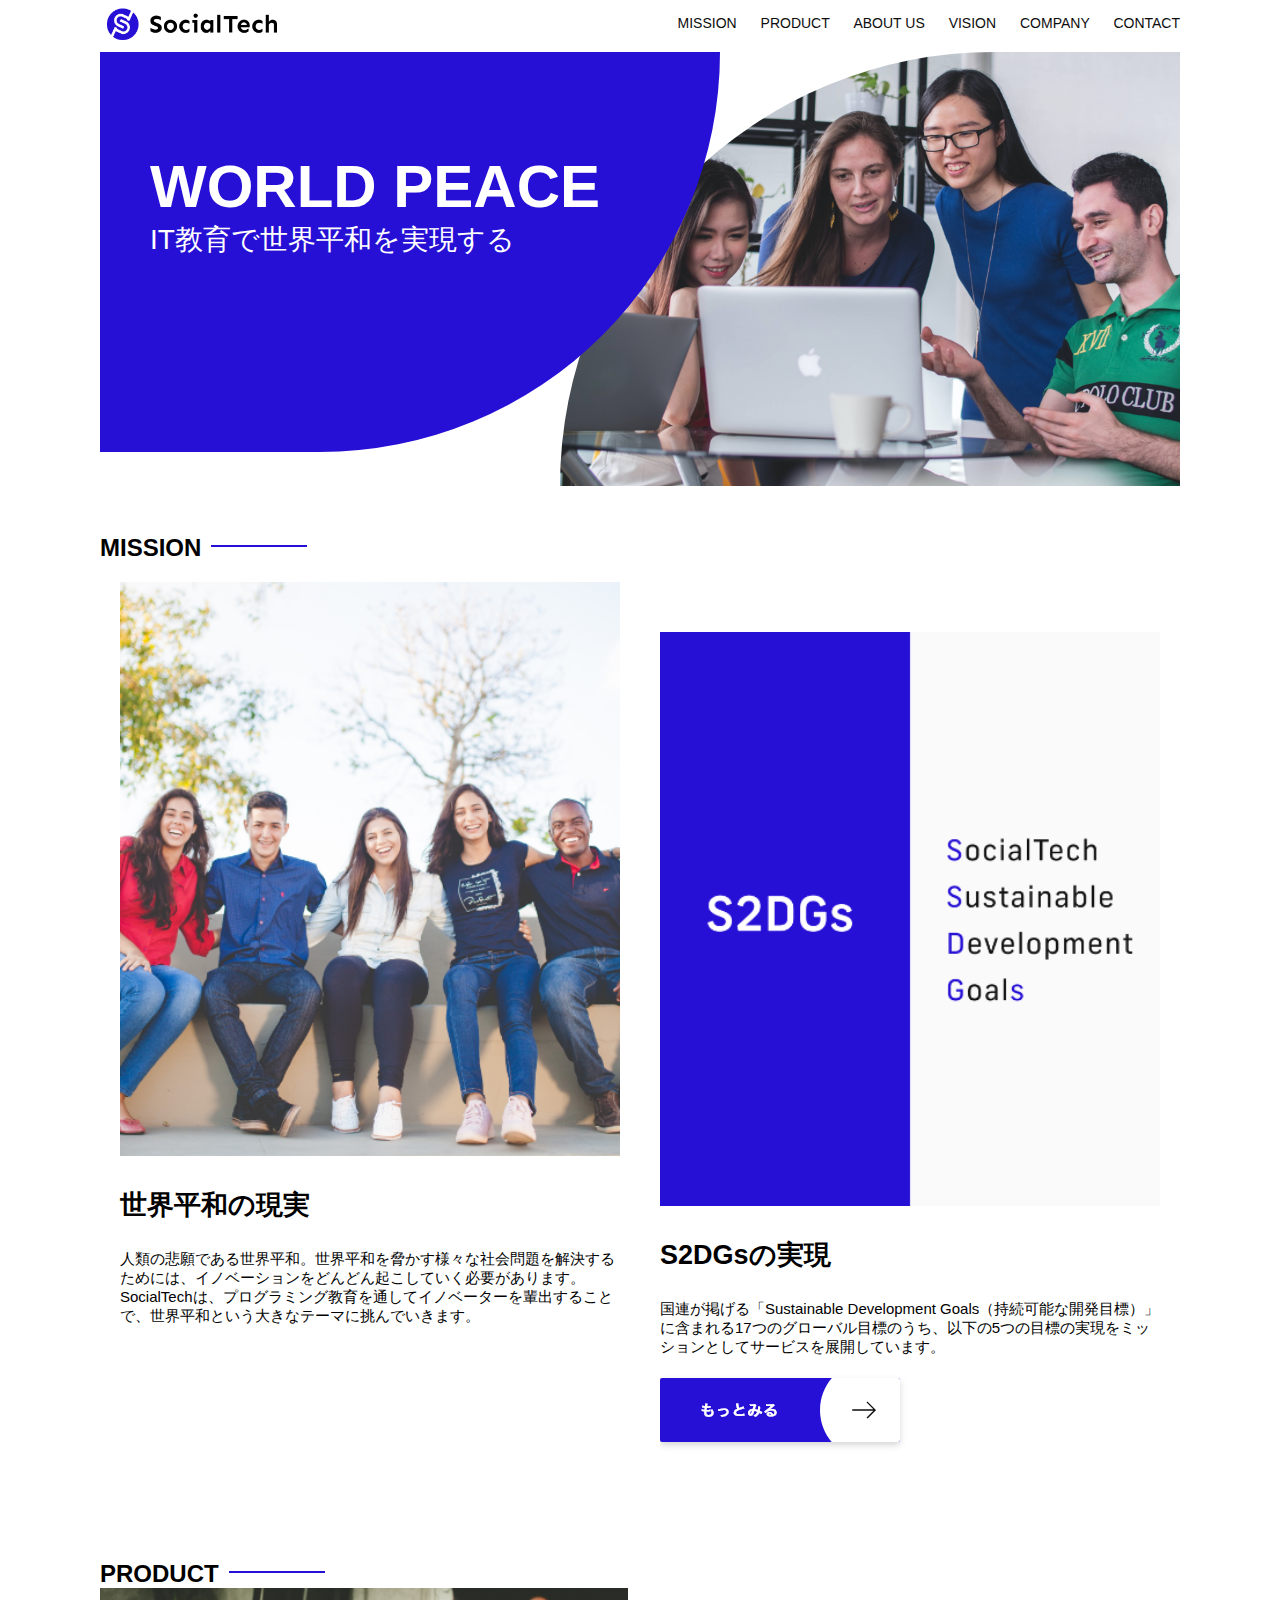
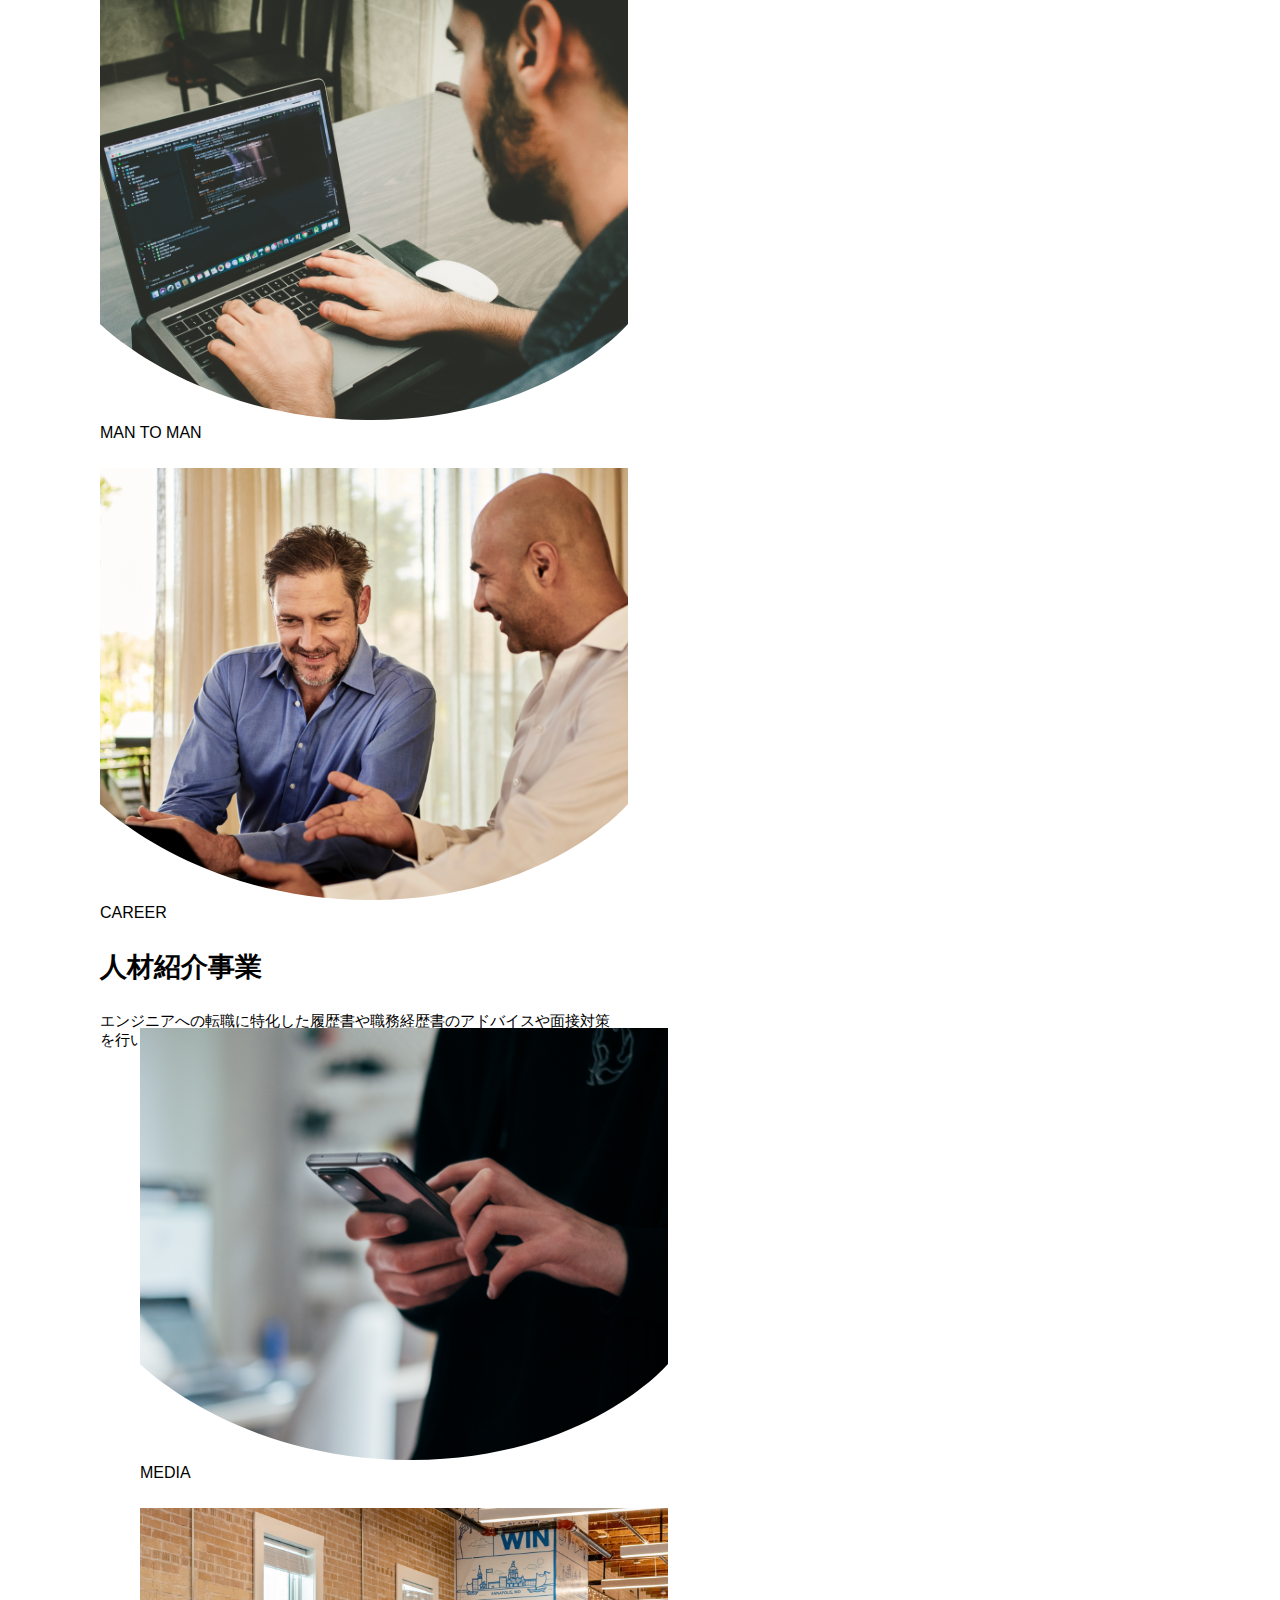
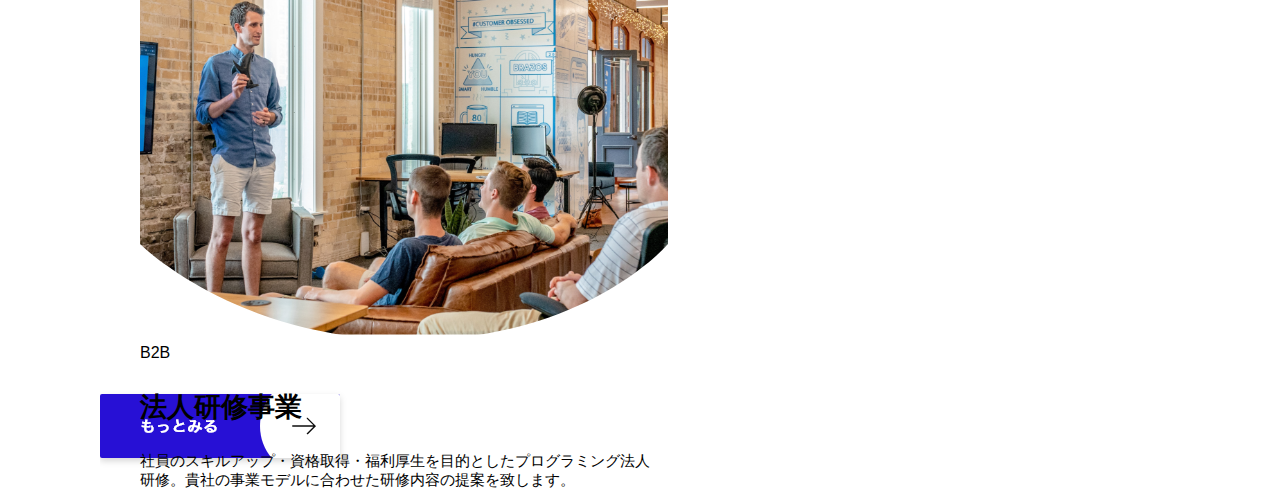
==== socialtech/index.html @ 6b9dbf83 "Add files via upload" ====
<!DOCTYPE html>
<html>
  <head>
    <title>SocialTech</title>
    <meta charset="UTF-8">
    <meta name="description" content="SocialTechはEdTech業界のリーディングカンパニーを目指します。">
    <meta name="viewport" content="width=device-width,initial-scale=1.0">
    <link rel="stylesheet" href="style.css">
    </head>
  <body>
    <header>
      <a href="index.html" id="logo"><img src="images/logo.png" alt="トップページに戻る"></a>
      <nav id="nav-pc">
        <a href="mission.html">MISSION</a>
        <a href="product.html">PRODUCT</a>
        <a href="index.html#aboutus">ABOUT US</a>
        <a href="index.html#vision">VISION</a>
        <a href="index.html#company">COMPANY</a>
        <a href="index.html#contact">CONTACT</a>
      </nav>
    </header>
      <main>
        <article>
          <section id="main-visual">
            <div id="main-message">
              <h1>WORLD PEACE</h1>
              <p>IT教育で世界平和を実現する</p>
            </div>
            <img src="images/index/index-main.png" alt="PCの周りに集まる多国籍の仲間たち">
          </section>
          <section id="mission">
            <h2 class="index-h2">MISSION</h2>
            <div id="mission-flex">
              <div>
                <img id="mission-photo" src="images/index/index-mission.png" alt="屋外のベンチで写真を撮影する多国籍の仲間たち">
                <h3>世界平和の現実</h3>
                <p>
                  人類の悲願である世界平和。世界平和を脅かす様々な社会問題を解決するためには、イノベーションをどんどん起こしていく必要があります。SocialTechは、プログラミング教育を通してイノベーターを輩出することで、世界平和という大きなテーマに挑んでいきます。
                </p>
              </div>
              <div>
                <img id="s2dgs" src="images/index/s2dgs.png" alt="S2DGs">
                <h3>S2DGsの実現</h3>
                <p>国連が掲げる「Sustainable Development Goals（持続可能な開発目標）」に含まれる17つのグローバル目標のうち、以下の5つの目標の実現をミッションとしてサービスを展開しています。</p>
                <a href="mission.html">
                  <img src="images/button-more.png" alt="もっとみる">
                </a>
              </div>
            </div>
          </section>
          <section>
            <h2 class="index-12">PRODUCT</h2>
            <div>
              <div id="product-left">
                <div>
                  <img class="product-photo" src="images/index/index-mantoman.png" alt="PCでコードを書く男性">
                  <div class="product-explain">
                    <span>MAN TO MAN</span>
                    <h3>プログラミング教育</h3>
                    <p>2013年より日本で唯一の専属講師によるマンツーマンのプログラミングレッスンを開始。AI/人工知能やウェブデザインの学習も可能です。</p>
                  </div>
                </div>
                <div>
                  <img class="product-photo" src="images/index/index-career.png" alt="笑顔で話し合う2人の男性">
                  <div class="product-explain">
                    <span>CAREER</span>
                    <h3>人材紹介事業</h3>
                    <p>エンジニアへの転職に特化した履歴書や職務経歴書のアドバイスや面接対策を行い、豊富な求人の中から最適なキャリア選択を支援します。</p>
                  </div>
                </div>
              </div>
              <div id="product-right">
                <div>
                  <img class="product-photo" src="images/index/index-media.png" alt="スマートフォンを操作する人">
                  <div class="product-explain">
                    <span>MEDIA</span>
                    <h3>プログラミング学習メディア</h3>
                    <p>月間200万人に読まれる日本最大級のプログラミング学習サイト「SocialTech Blog」やYouTubeチャンネルにて学習情報を発信しています。</p>
                  </div>
                </div>
                <div>
                  <img class="product-photo" src="images/index/index-b2b.png" alt="講演中の男性とそれを聴く人々">
                  <div class="product-explain">
                    <span>B2B</span>
                    <h3>法人研修事業</h3>
                    <p>社員のスキルアップ・資格取得・福利厚生を目的としたプログラミング法人研修。貴社の事業モデルに合わせた研修内容の提案を致します。</p>
                  </div>
                </div>
              </div>
            </div>
            <div>
              <a id="product-more" href="product.html">
                <img src="images/button-more.png" alt="もっとみる">
              </a>
            </div>
              </div>
            </div>
          </section>
        </article>
      </main>
  </body>
</html>
---- socialtech/style.css ----
body {
  font-family: "Source Sans Pro","Hiragino Kaku Gothic ProN", Meiryo, Arial, sans-serif;
  max-width: 1080px;
  min-width: 960px;
  margin: 0 auto 0 auto;
}

p {
  font-size: 15px;
}

header {
  display: flex;
  justify-content: space-between;
}
#nav-pc {
  font-size: 14px;
  padding-top: 15px;
}
#nav-pc > a {
  text-decoration: none;
  margin-left: 20px;
}
#nav-pc > a:link {
  color: #0d0d0d;
}
#nav-pc > a:visited {
  color: #0d0d0d;
}
#nav-pc > a:hover {
  color: #0d0d0d;
  text-decoration: underline;
}
#nav-pc > a:active {
  color: #0d0d0d;
}

#main-visual {
  position: relative;
  height: 400px;
}
#main-message {
  position: absolute;
  top: 0;
  left: 0;
  background-color: #2710d5;
  color: #ffffff;
  border-radius: 0 0 476px 0;
  max-width: 620px;
  height: 100%;
  width: 100%;
  z-index: 11;
}
#main-message > h1 {
  font-size: 60px;
  font-weight: bold;
  margin: 100px 0 0 50px;
}
#main-message > p { 
  font-size: 28px;
  margin: 0 0 0 50px;
}
#main-visual > img {
  max-width: 620px;
  border-radius: 476px 0 0 0;
  position: absolute;
  top: 0;
  right: 0;
  z-index: 10;
}

h2 {
  margin: 40px 0 0 0;
}
h2::after {
  content: url("images/line.png");
  margin-left: 10px;
}
h3 {
  font-size: 27px;
}
#mission {
  margin: 80px auto 80px auto;
  width: 100%;
}
#mission-flex {
  width: 100%;
  display: flex;
}
#mission-flex > div {
  width: 50%;
  margin: 20px;
}
#mission-photo {
  width: 100%;
}
#s2dgs {
  margin-top: 50px;
  width: 100%;
}

 /* プロダクト */
 #product {
  background-color: #fafafa;
  margin: 80px 0 80px 0;
  padding: 10px 40px 0px 40px;
}

/* 外枠 */
#product > div {
  margin-top: 40px;
  display: flex;
}

/* 左のカラム */
#product-left {
  width: 50%;
  margin-right: 20px;
}

/* 右のカラム */
#product-right {
  width: 50%;
  margin-left: 20px;
  margin-top: 80px;
}

/* 画像＋説明の枠 */
#product-left > div {
  position: relative;
  height: 480px;
  margin-right: 20px;
}
#product-right > div {
  position: relative;
  height: 480px;
  margin-left: 20px;
}
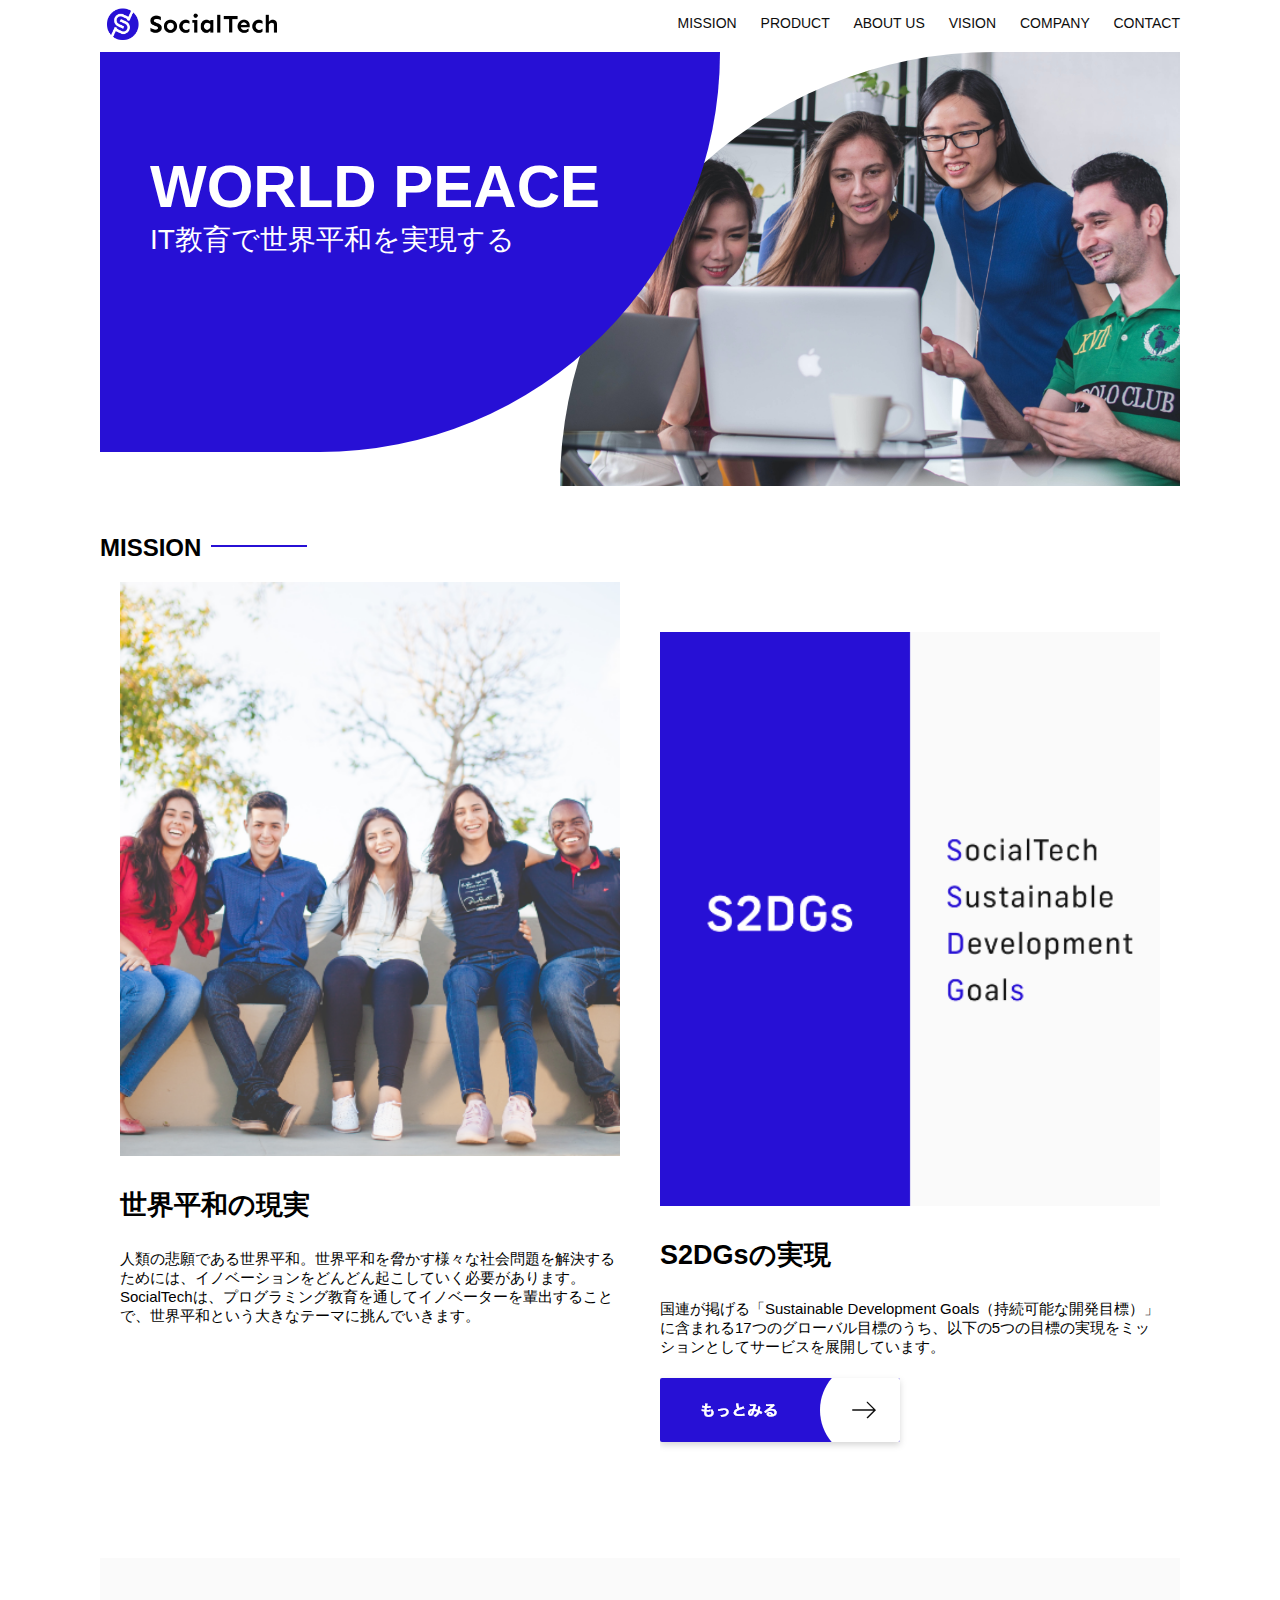
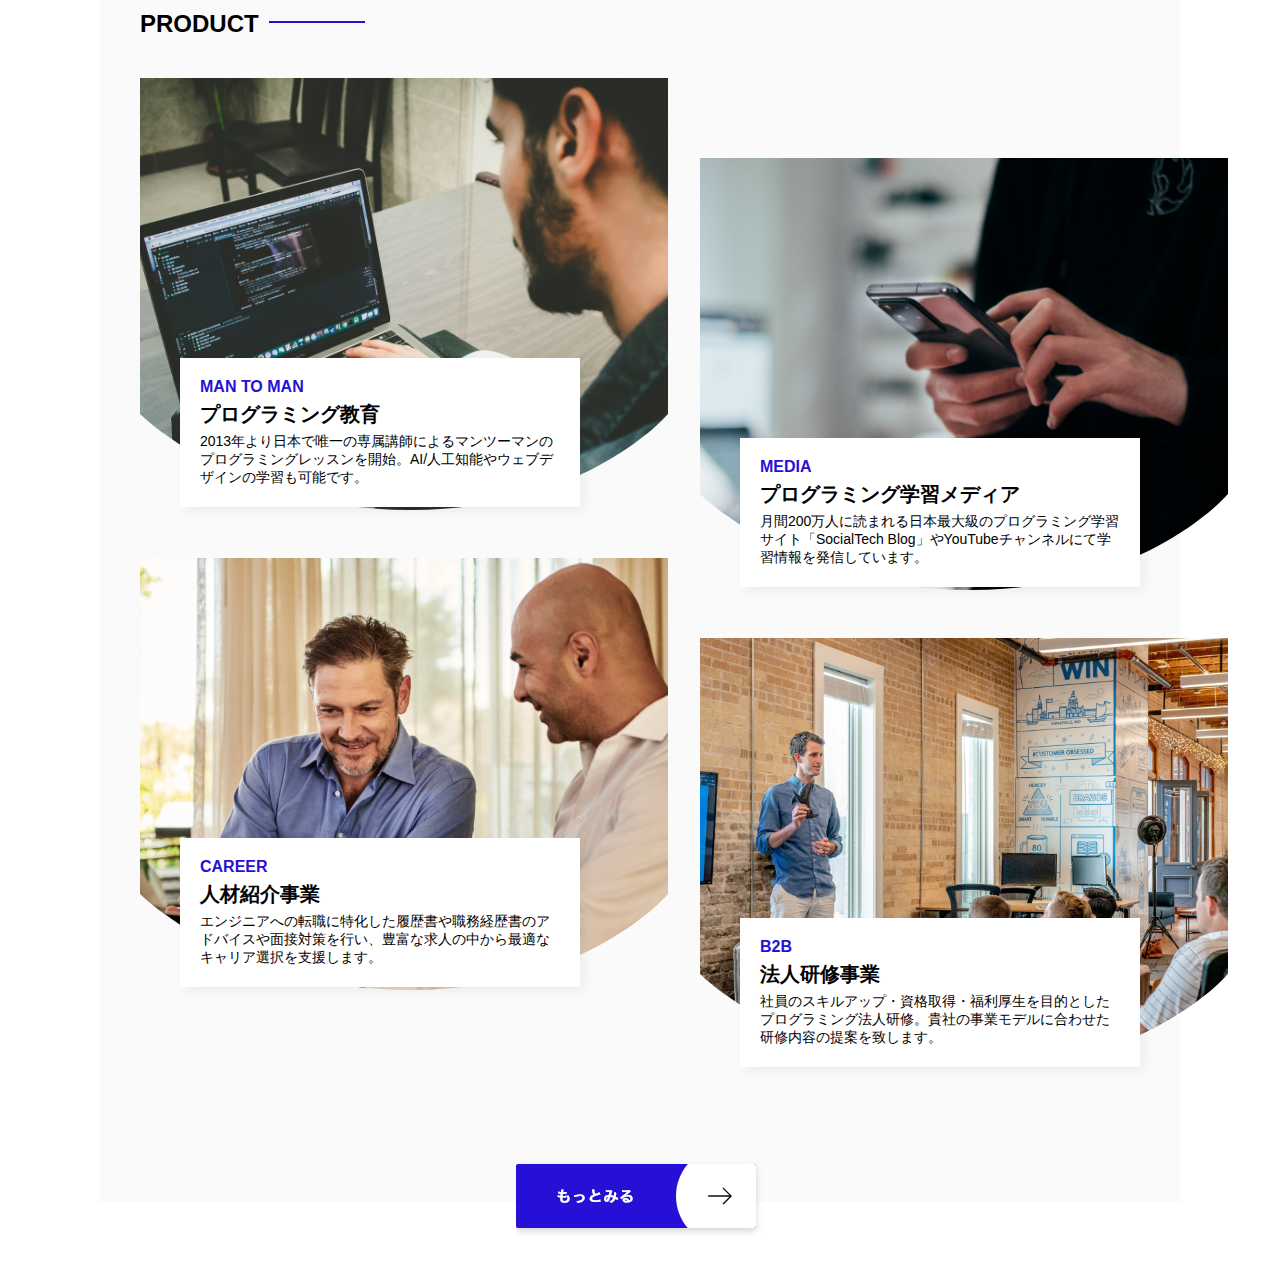
==== commit 72c3890d: "Add files via upload" ====
--- a/socialtech/index.html
+++ b/socialtech/index.html
@@ -48,26 +48,26 @@
               </div>
             </div>
           </section>
-          <section>
-            <h2 class="index-12">PRODUCT</h2>
+          <section id="product">
+            <h2 class="index-h2">PRODUCT</h2>
             <div>
               <div id="product-left">
-                <div>
-                  <img class="product-photo" src="images/index/index-mantoman.png" alt="PCでコードを書く男性">
-                  <div class="product-explain">
-                    <span>MAN TO MAN</span>
-                    <h3>プログラミング教育</h3>
-                    <p>2013年より日本で唯一の専属講師によるマンツーマンのプログラミングレッスンを開始。AI/人工知能やウェブデザインの学習も可能です。</p>
+                  <div>
+                    <img class="product-photo" src="images/index/index-mantoman.png" alt="PCでコードを書く男性">
+                    <div class="product-explain">
+                      <span>MAN TO MAN</span>
+                      <h3>プログラミング教育</h3>
+                      <p>2013年より日本で唯一の専属講師によるマンツーマンのプログラミングレッスンを開始。AI/人工知能やウェブデザインの学習も可能です。</p>
+                    </div>
                   </div>
-                </div>
-                <div>
-                  <img class="product-photo" src="images/index/index-career.png" alt="笑顔で話し合う2人の男性">
-                  <div class="product-explain">
-                    <span>CAREER</span>
-                    <h3>人材紹介事業</h3>
-                    <p>エンジニアへの転職に特化した履歴書や職務経歴書のアドバイスや面接対策を行い、豊富な求人の中から最適なキャリア選択を支援します。</p>
+                  <div>
+                    <img class="product-photo" src="images/index/index-career.png" alt="笑顔で話し合う2人の男性">
+                    <div class="product-explain">
+                      <span>CAREER</span>
+                      <h3>人材紹介事業</h3>
+                      <p>エンジニアへの転職に特化した履歴書や職務経歴書のアドバイスや面接対策を行い、豊富な求人の中から最適なキャリア選択を支援します。</p>
+                    </div>
                   </div>
-                </div>
               </div>
               <div id="product-right">
                 <div>
@@ -93,10 +93,10 @@
                 <img src="images/button-more.png" alt="もっとみる">
               </a>
             </div>
-              </div>
-            </div>
-          </section>
-        </article>
-      </main>
-  </body>
-</html>+         </section>
+       </article>
+     </main>
+   </body>
+   
+   </html>
+   --- a/socialtech/style.css
+++ b/socialtech/style.css
@@ -99,33 +99,24 @@
   width: 100%;
 }
 
- /* プロダクト */
- #product {
+#product {
   background-color: #fafafa;
   margin: 80px 0 80px 0;
   padding: 10px 40px 0px 40px;
 }
-
-/* 外枠 */
 #product > div {
   margin-top: 40px;
   display: flex;
 }
-
-/* 左のカラム */
 #product-left {
   width: 50%;
   margin-right: 20px;
 }
-
-/* 右のカラム */
 #product-right {
   width: 50%;
   margin-left: 20px;
   margin-top: 80px;
 }
-
-/* 画像＋説明の枠 */
 #product-left > div {
   position: relative;
   height: 480px;
@@ -135,4 +126,30 @@
   position: relative;
   height: 480px;
   margin-left: 20px;
+}
+.product-explain {
+  background-color: #ffffff;
+  position: absolute;
+  left: 0;
+  top: 280px;
+  margin: 0 40px 0 40px;
+  padding: 20px;
+  box-shadow: 5px 5px 10px rgba(0, 0, 0, 0.05);
+}
+.product-explain > span {
+  color: #2710d5;
+  font-weight: bold;
+  font-size: 16px;
+  margin: 0;
+}
+.product-explain > h3 {
+  font-size: 20px;
+  margin: 5px 0 5px 0;
+}
+.product-explain > p {
+  font-size: 14px;
+  margin: 0;
+}
+#product-more {
+  margin: 0 auto -42px auto;
 }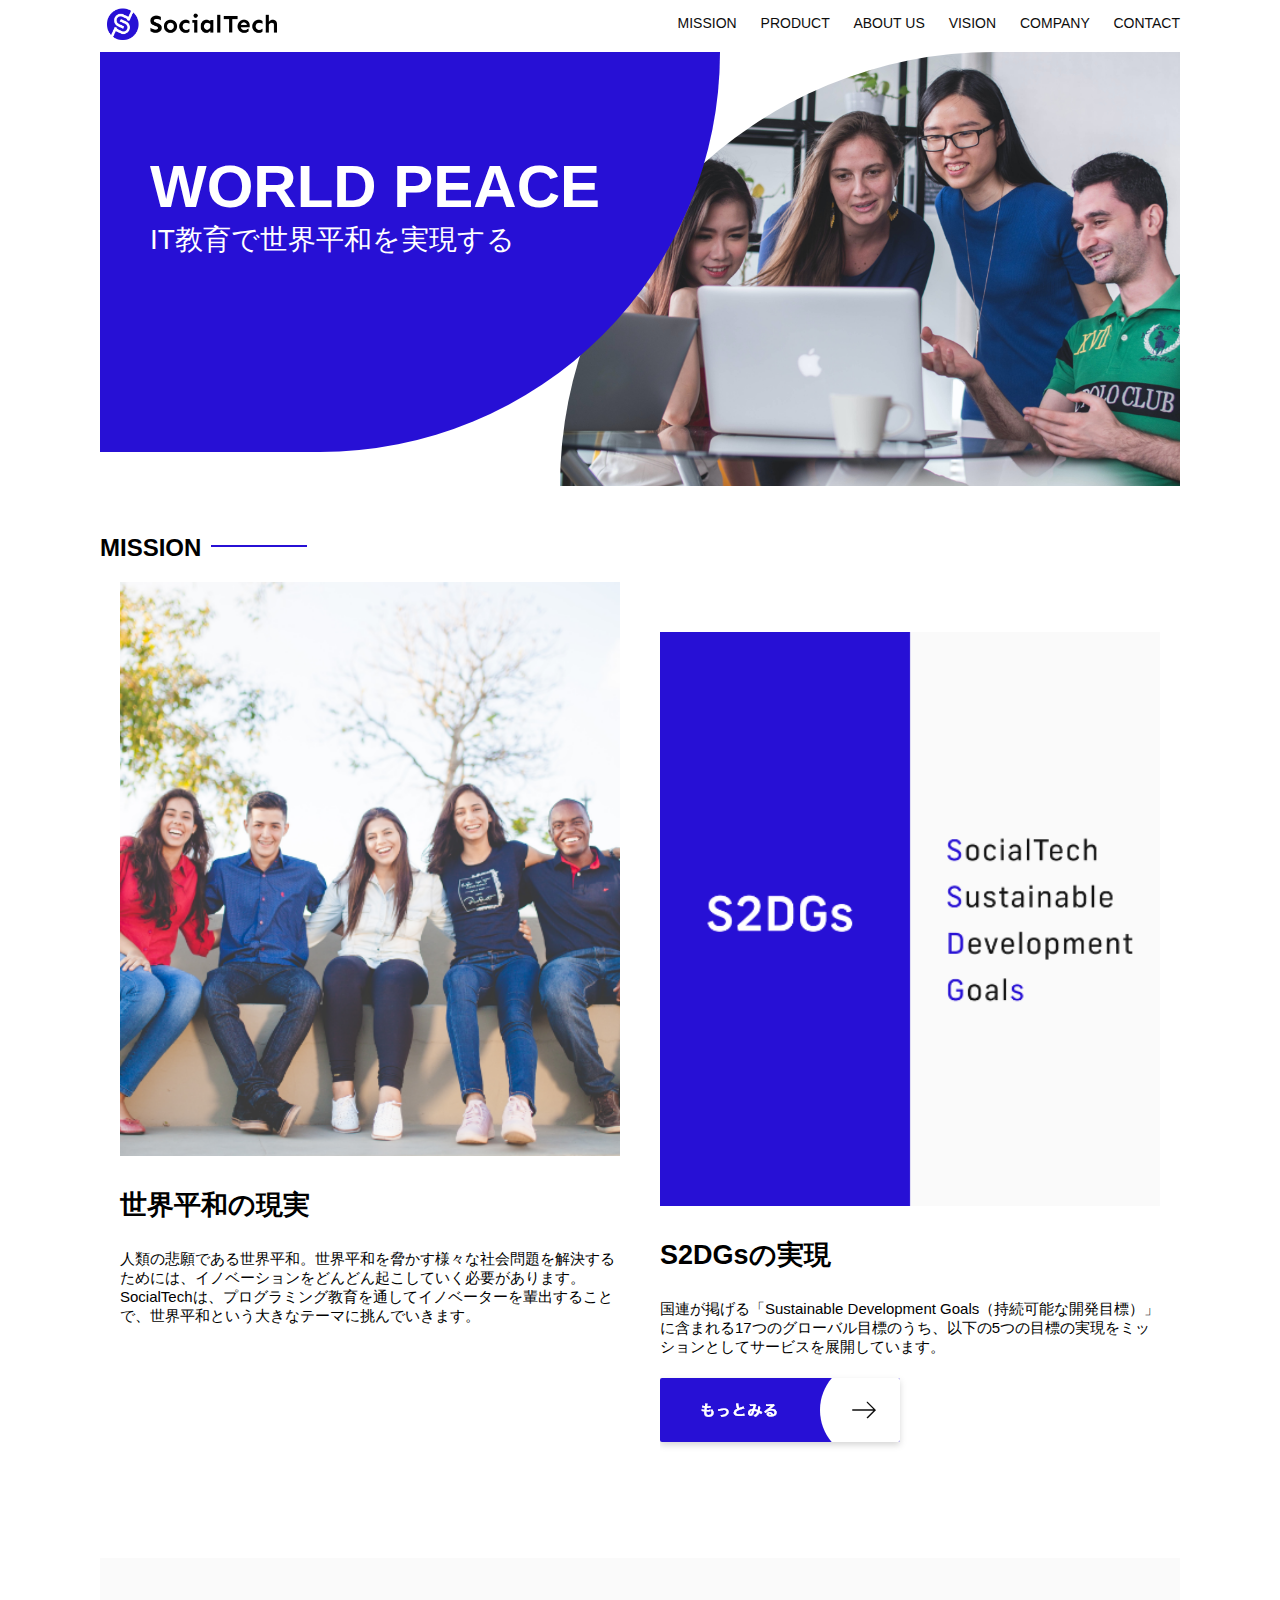
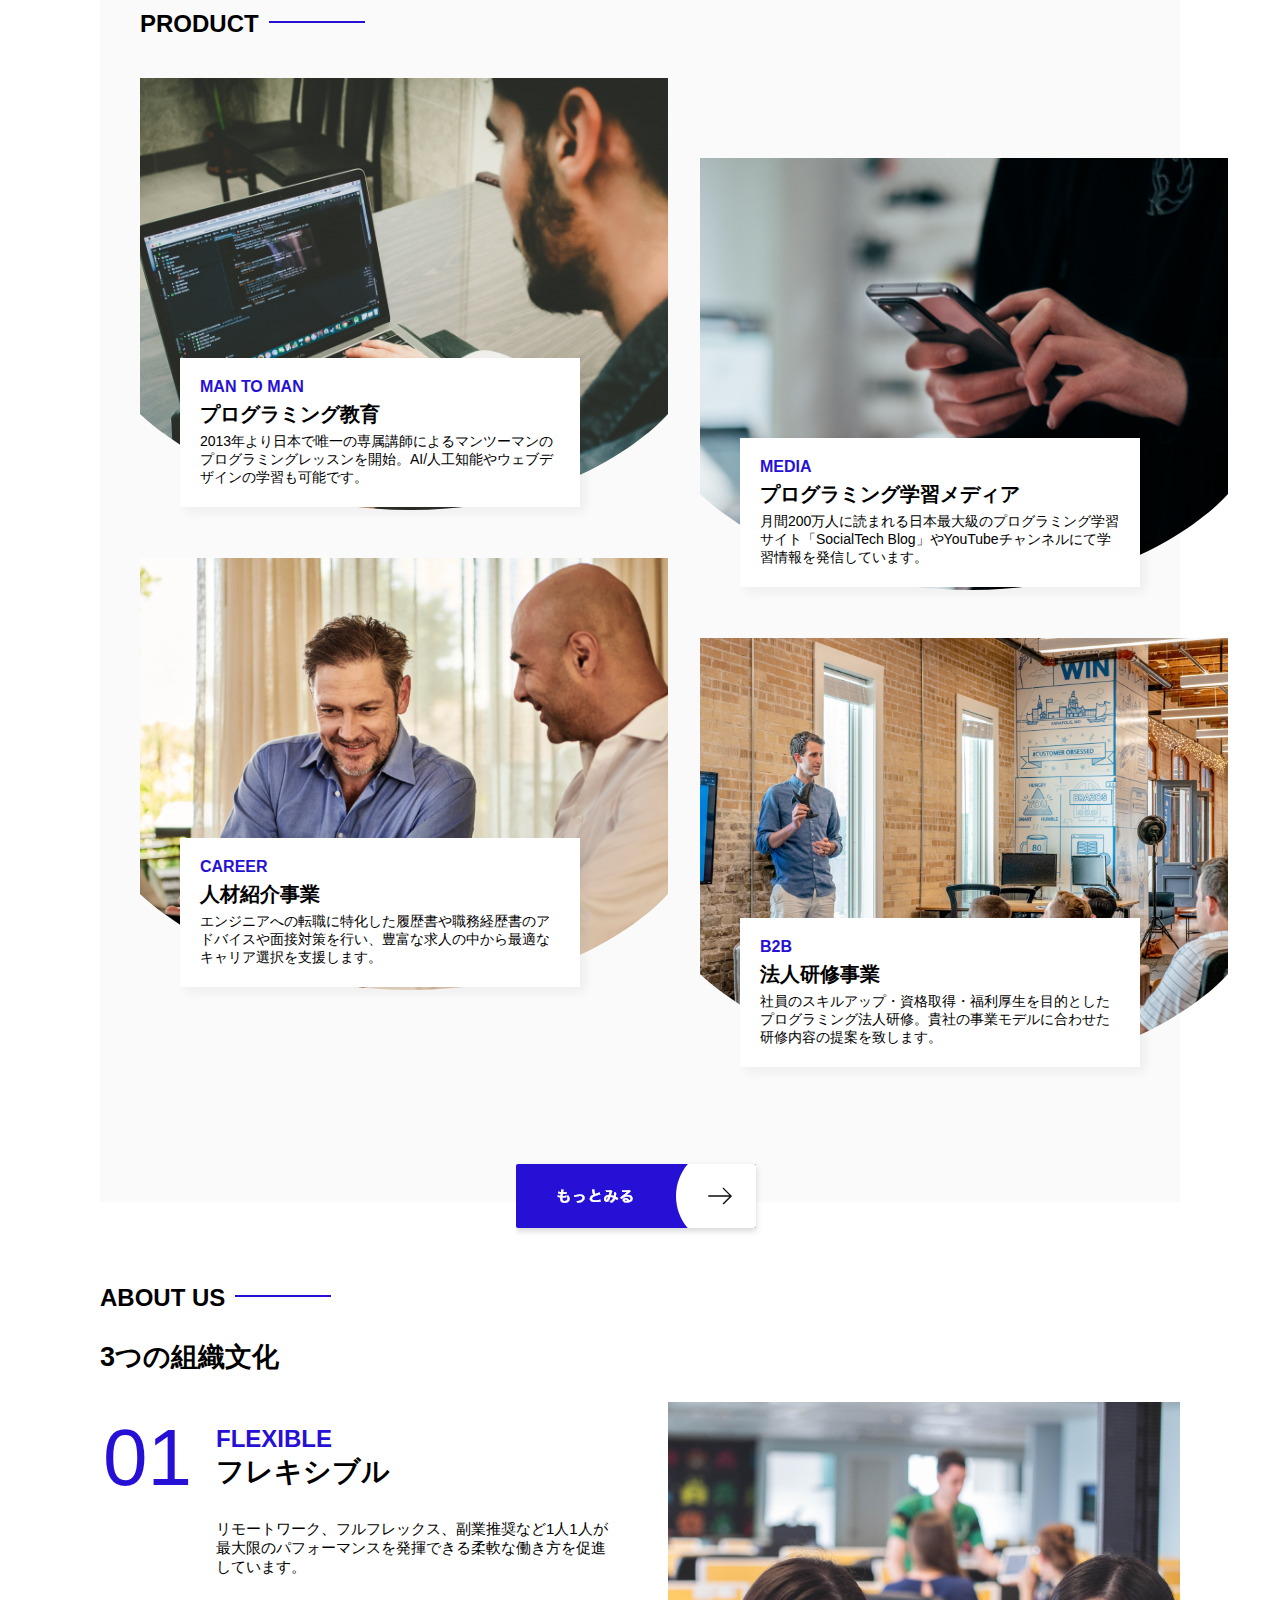
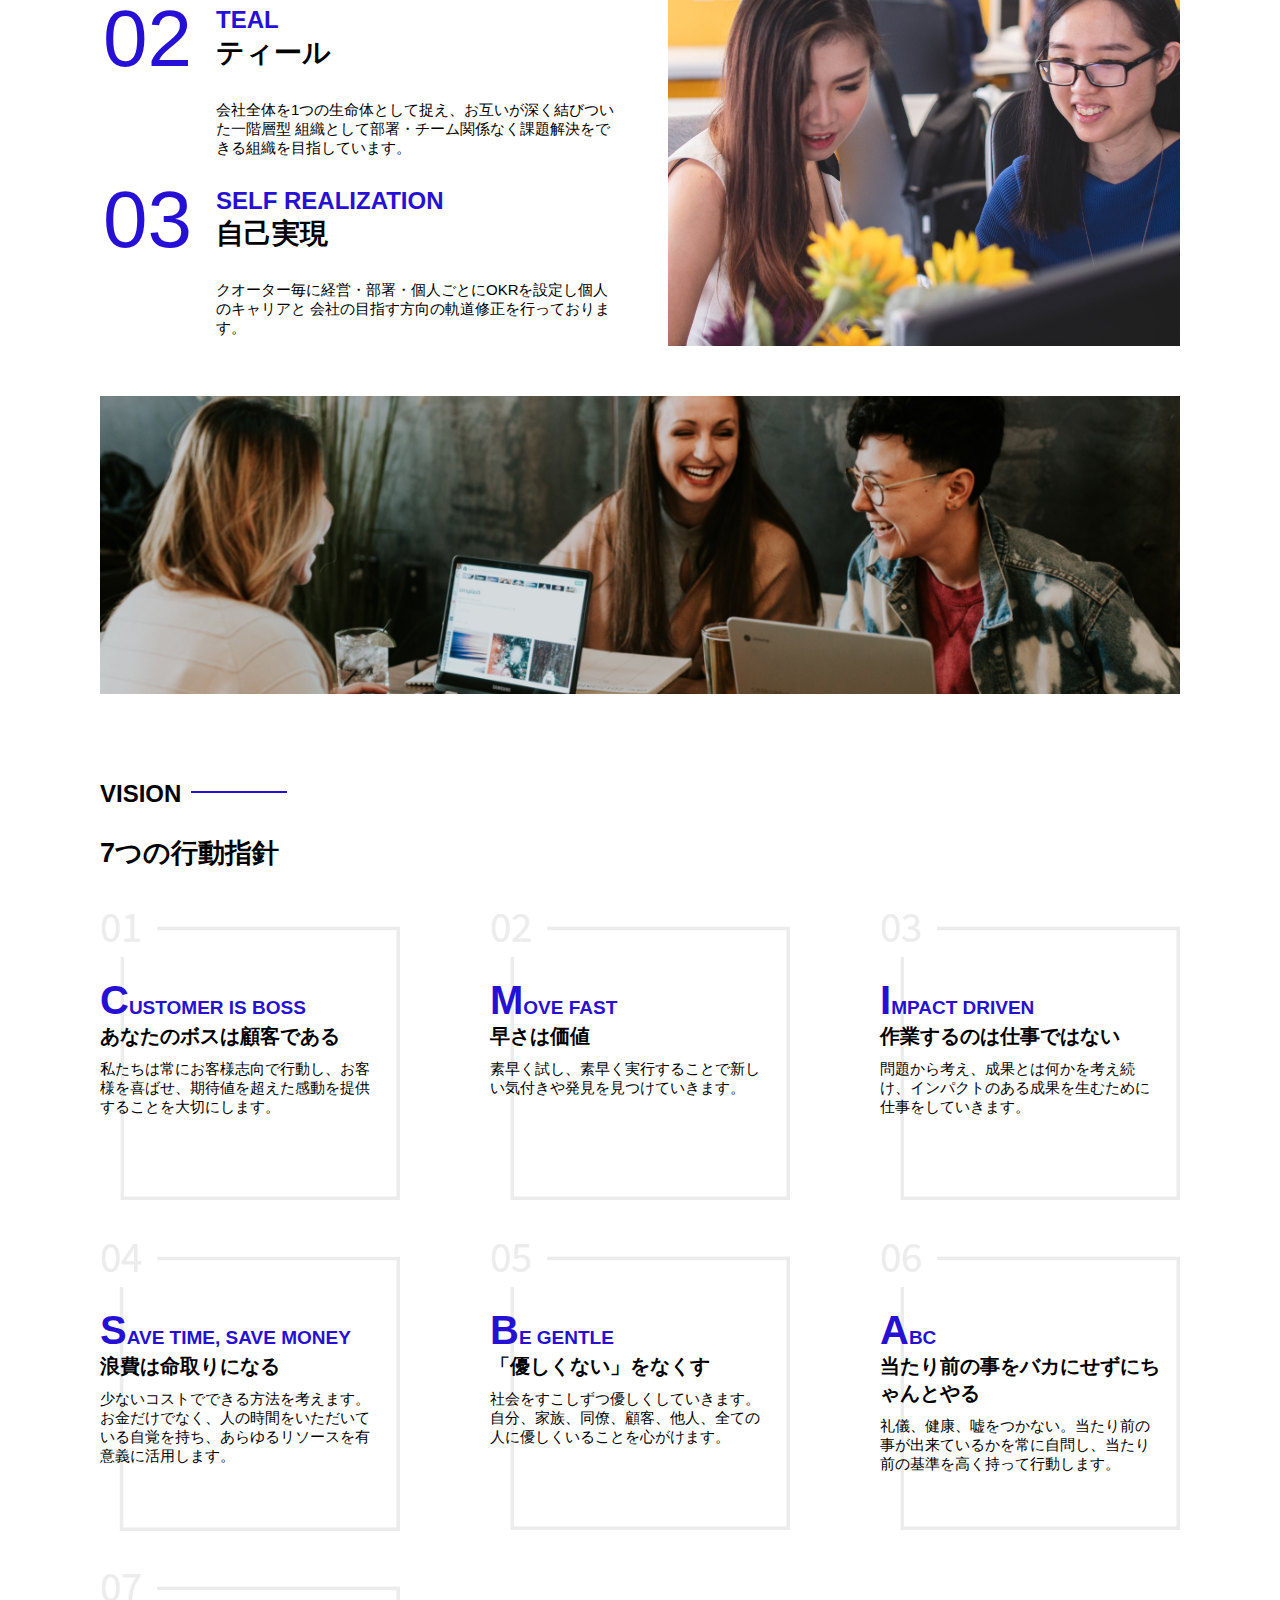
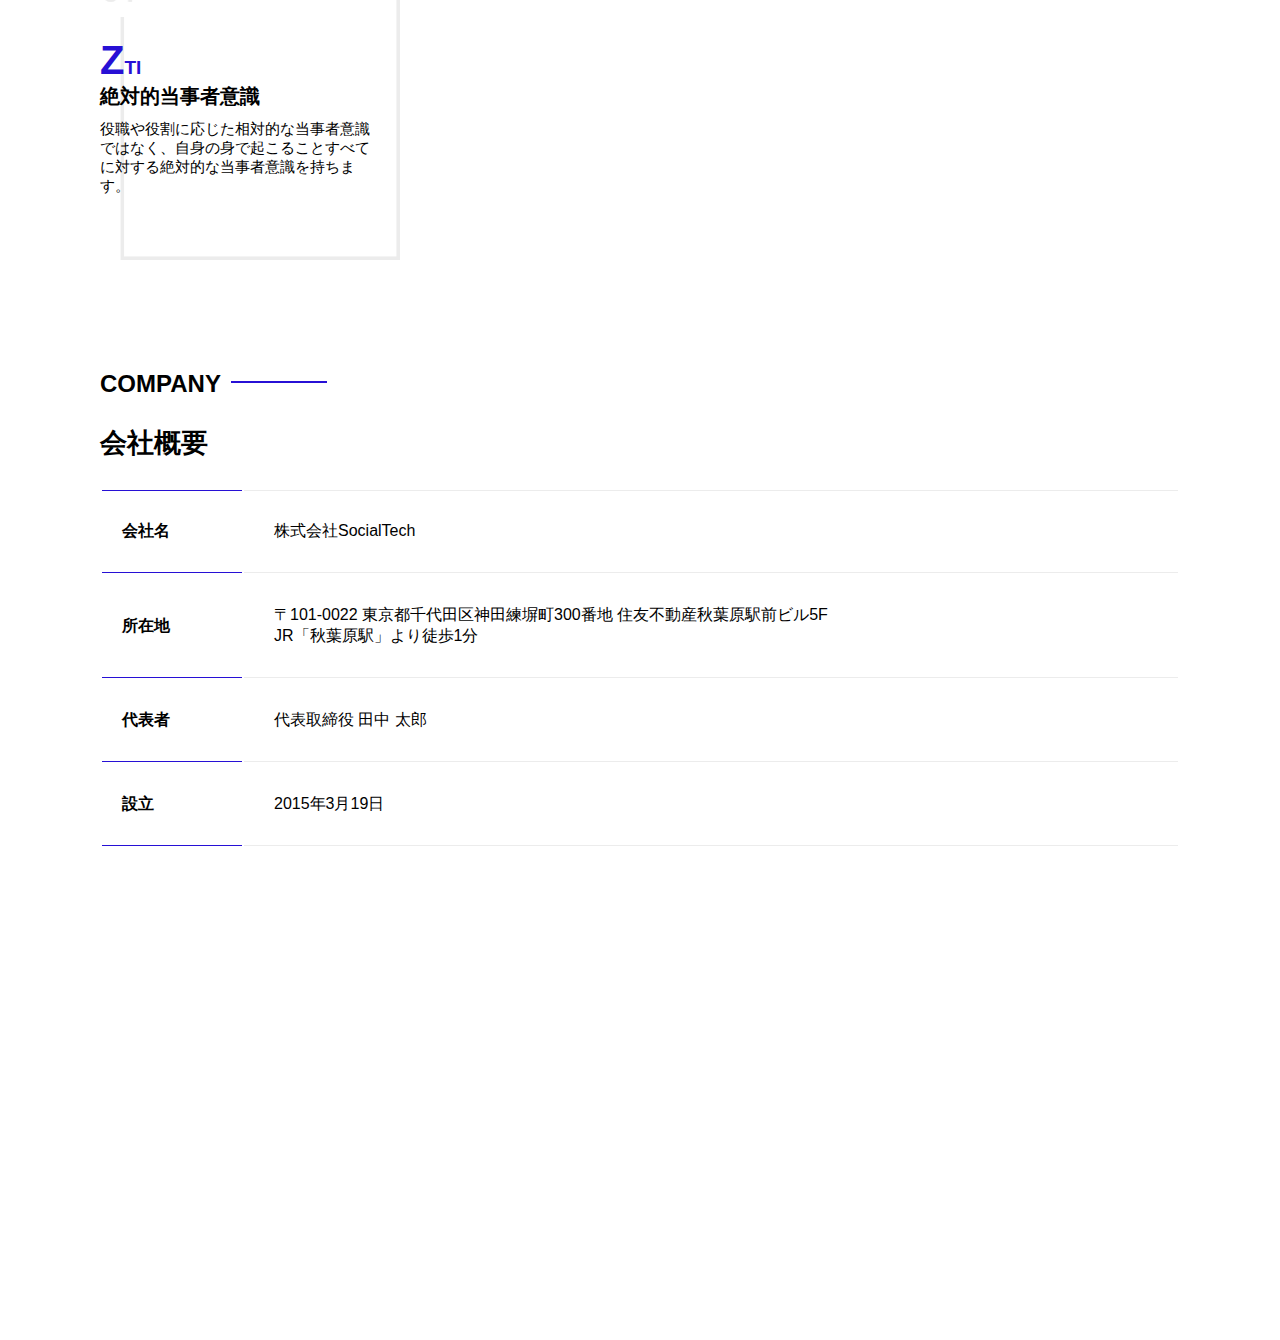
==== commit cf20ec7e: "2024.4.27" ====
--- a/socialtech/index.html
+++ b/socialtech/index.html
@@ -94,6 +94,163 @@
               </a>
             </div>
          </section>
+         <section id="aboutus">
+          <h2 class="index-h2">ABOUT US</h2>
+          <h3>3つの組織文化</h3>
+          <div>
+            <table class="culture-table">
+              <tr>
+                <td>
+                  <span class="culture-num">01</span>
+                </td>
+                <td>
+                  <span class="culture-en">FLEXIBLE</span>
+                  <span class="culture-jp">フレキシブル</span>
+                </td>
+              </tr>
+              <tr>
+                <td>
+                  <!--空のセル-->
+                </td>
+                <td>
+                  <p class="culture-description">
+                    リモートワーク、フルフレックス、副業推奨など1人1人が最大限のパフォーマンスを発揮できる柔軟な働き方を促進しています。
+                  </p>
+                </td>
+              </tr>
+              <tr>
+                <td>
+                  <span class="culture-num">02</span>
+                </td>
+                <td>
+                  <span class="culture-en">TEAL</span>
+                  <span class="culture-jp">ティール</span>
+                </td>
+              </tr>
+              <tr>
+                <td>
+                  <!--空のセル-->
+                </td>
+                <td>
+                  <p class="culture-description">
+                    会社全体を1つの生命体として捉え、お互いが深く結びついた一階層型
+                    組織として部署・チーム関係なく課題解決をできる組織を目指しています。
+                  </p>
+                </td>
+              </tr>
+              <tr>
+                <td>
+                  <span class="culture-num">03</span>
+                </td>
+                <td>
+                  <span class="culture-en">SELF REALIZATION</span>
+                  <span class="culture-jp">自己実現</span>
+                </td>
+              </tr>
+              <tr>
+                <td>
+                  <!--空のセル-->
+                </td>
+                <td>
+                  <p class="culture-description">
+                    クオーター毎に経営・部署・個人ごとにOKRを設定し個人のキャリアと
+                    会社の目指す方向の軌道修正を行っております。
+                  </p>
+                </td>
+              </tr>
+            </table>
+            <img class="culture-img" src="images/index/index-aboutus1.png" alt="笑顔で話し合う2人の女性">
+          </div>
+          <img class="culture-img2" src="images/index/index-aboutus2.png" alt="笑顔で話し合う3人の男女">
+        </section>
+        <section id="vision">
+          <h2 class="index-h2">VISION</h2>
+          <h3>7つの行動指針</h3>
+          <div>
+          <div class="vision-box">
+            <img src="images/index/vision-01.png" alt="01">
+            <span>
+              <h4>CUSTOMER IS BOSS</h4>
+              <h5>あなたのボスは顧客である</h5>
+              <p>私たちは常にお客様志向で行動し、お客様を喜ばせ、期待値を超えた感動を提供することを大切にします。</p>
+            </span>
+          </div>
+          <div class="vision-box">
+            <img src="images/index/vision-02.png" alt="02">
+            <span>
+              <h4>MOVE FAST</h4>
+              <h5>早さは価値</h5>
+              <p>素早く試し、素早く実行することで新しい気付きや発見を見つけていきます。</p>
+            </span>
+          </div>
+          <div class="vision-box">
+            <img src="images/index/vision-03.png" alt="03">
+            <span>
+              <h4>IMPACT DRIVEN</h4>
+              <h5>作業するのは仕事ではない</h5>
+              <p>問題から考え、成果とは何かを考え続け、インパクトのある成果を生むために仕事をしていきます。</p>
+            </span>
+          </div>
+          <div class="vision-box">
+            <img src="images/index/vision-04.png" alt="04">
+            <span>
+              <h4>SAVE TIME, SAVE MONEY</h4>
+              <h5>浪費は命取りになる</h5>
+              <p>少ないコストでできる方法を考えます。お金だけでなく、人の時間をいただいている自覚を持ち、あらゆるリソースを有意義に活用します。</p>
+            </span>
+          </div>
+          <div class="vision-box">
+            <img src="images/index/vision-05.png" alt="05">
+            <span>
+              <h4>BE GENTLE</h4>
+              <h5>「優しくない」をなくす</h5>
+              <p>社会をすこしずつ優しくしていきます。自分、家族、同僚、顧客、他人、全ての人に優しくいることを心がけます。</p>
+            </span>
+          </div>
+          <div class="vision-box">
+            <img src="images/index/vision-06.png" alt="06">
+            <span>
+              <h4>ABC</h4>
+              <h5>当たり前の事をバカにせずにちゃんとやる</h5>
+              <p>礼儀、健康、嘘をつかない。当たり前の事が出来ているかを常に自問し、当たり前の基準を高く持って行動します。</p>
+            </span>
+          </div>
+          <div class="vision-box">
+            <img src="images/index/vision-07.png" alt="07">
+            <span>
+              <h4>ZTI</h4>
+              <h5>絶対的当事者意識</h5>
+              <p>役職や役割に応じた相対的な当事者意識ではなく、自身の身で起こることすべてに対する絶対的な当事者意識を持ちます。</p>
+            </span>
+          </div>
+          </div>
+        </section>
+        <section id="company">
+          <h2 class="index-h2">COMPANY</h2>
+          <h3>会社概要</h3>
+          <table id="company-table">
+            <tr>
+              <th class="tableheader-first">会社名</th>
+              <td class="cell-first">株式会社SocialTech</td>
+            </tr>
+            <tr>
+              <th class="tableheader">所在地</th>
+              <td class="cell">〒101-0022 東京都千代田区神田練塀町300番地 住友不動産秋葉原駅前ビル5F<br>JR「秋葉原駅」より徒歩1分</td>
+            </tr>
+            <tr>
+              <th class="tableheader">代表者</th>
+              <td class="cell">代表取締役 田中 太郎</td>
+            </tr>
+            <tr>
+              <th class="tableheader">設立</th>
+              <td class="cell">2015年3月19日</td>
+            </tr>
+          </table>
+          <iframe
+           src="https://www.google.com/maps/embed?pb=!1m18!1m12!1m3!1d3240.0688551336807!2d139.7720776771055!3d35.69992317258124!2m3!1f0!2f0!3f0!3m2!1i1024!2i768!4f13.1!3m3!1m2!1s0x60188fee13660e23%3A0x77137876edf742ac!2z5L2P5Y-L5LiN5YuV55Sj56eL6JGJ5Y6f6aeF5YmN44OT44Or!5e0!3m2!1sja!2sjp!4v1704858013291!5m2!1sja!2sjp"
+           style="border:0;" allowfullscreen="" loading="lazy">
+         </iframe>
+        </section>
        </article>
      </main>
    </body>
--- a/socialtech/style.css
+++ b/socialtech/style.css
@@ -152,4 +152,132 @@
 }
 #product-more {
   margin: 0 auto -42px auto;
+}
+
+#aboutus {
+  margin: 80px auto 80px auto;
+}
+#aboutus > div {
+  display: flex;
+}
+.culture-img {
+  width: 100%;
+  align-self: flex-start;
+}
+.culture-img2 {
+  margin-top: 50px;
+  width: 100%;
+}
+.culture-table {
+  margin-right: 50px;
+}
+.culture-num {
+  font-size: 80px;
+  color: #2710d5;
+  margin: 0 20px 0 0;
+}
+.culture-en {
+  color: #2710d5;
+  font-weight: bold;
+  font-size: 24px;
+  display: block;
+}
+.culture-jp {
+  font-size: 28px;
+  font-weight: bold;
+}
+.culture-description {
+  margin: 0;
+}
+
+#vision {
+  margin: 80px auto 80px auto;
+}
+#vision > div {
+  width: 100%;
+  display: flex;
+  justify-content: space-between;
+  flex-wrap: wrap;
+}
+.vision-box {
+  width: 300px;
+  height: 300px;
+  margin-bottom: 30px;
+  position: relative;
+}
+.vision-box > img {
+  width: 100%;
+  height: auto;
+  position: absolute;
+  top: 0;
+  left: 0;
+  z-index: 30;
+}
+.vision-box > span {
+  position: absolute;
+  top: 0;
+  left: 0;
+  z-index: 31;
+  margin-right: 20px;
+}
+.vision-box > span > h4 {
+  color: #2710d5;
+  font-size: 19px;
+  margin: 80px 0 0 0;
+}
+.vision-box > span > h4::first-letter {
+  font-size: 40px;
+}
+.vision-box > span > h5 {
+  font-size: 20px;
+  margin: 0 0 0 0;
+}
+.vision-box > span > p {
+  margin: 10px 0 0 0;
+}
+
+#company {
+  margin: 80px auto 80px auto;
+}
+#company-table {
+  width: 100%;
+}
+.tableheader {
+  text-align: left;
+  padding: 20px;
+  border-bottom-color: #2710d5;
+  border-bottom-width: 1px;
+  border-bottom-style: solid;
+  width: 100px;
+}
+.tableheader-first {
+  text-align: left;
+  padding: 20px;
+  border-bottom-color: #2710d5;
+  border-bottom-width: 1px;
+  border-bottom-style: solid;
+  border-top-color: #2710d5;
+  border-top-width: 1px;
+  border-top-style: solid;
+  width: 100px;
+}
+.cell {
+  padding: 30px;
+  border-bottom-color: #ececec;
+  border-bottom-width: 1px;
+  border-bottom-style: solid;
+}
+.cell-first {
+  padding: 30px;
+  border-bottom-color: #ececec;
+  border-bottom-width: 1px;
+  border-bottom-style: solid;
+  border-top-color: #ececec;
+  border-top-width: 1px;
+  border-top-style: solid;
+}
+#company > iframe {
+  width: 100%;
+  height: 368px;
+  margin-top: 40px;
 }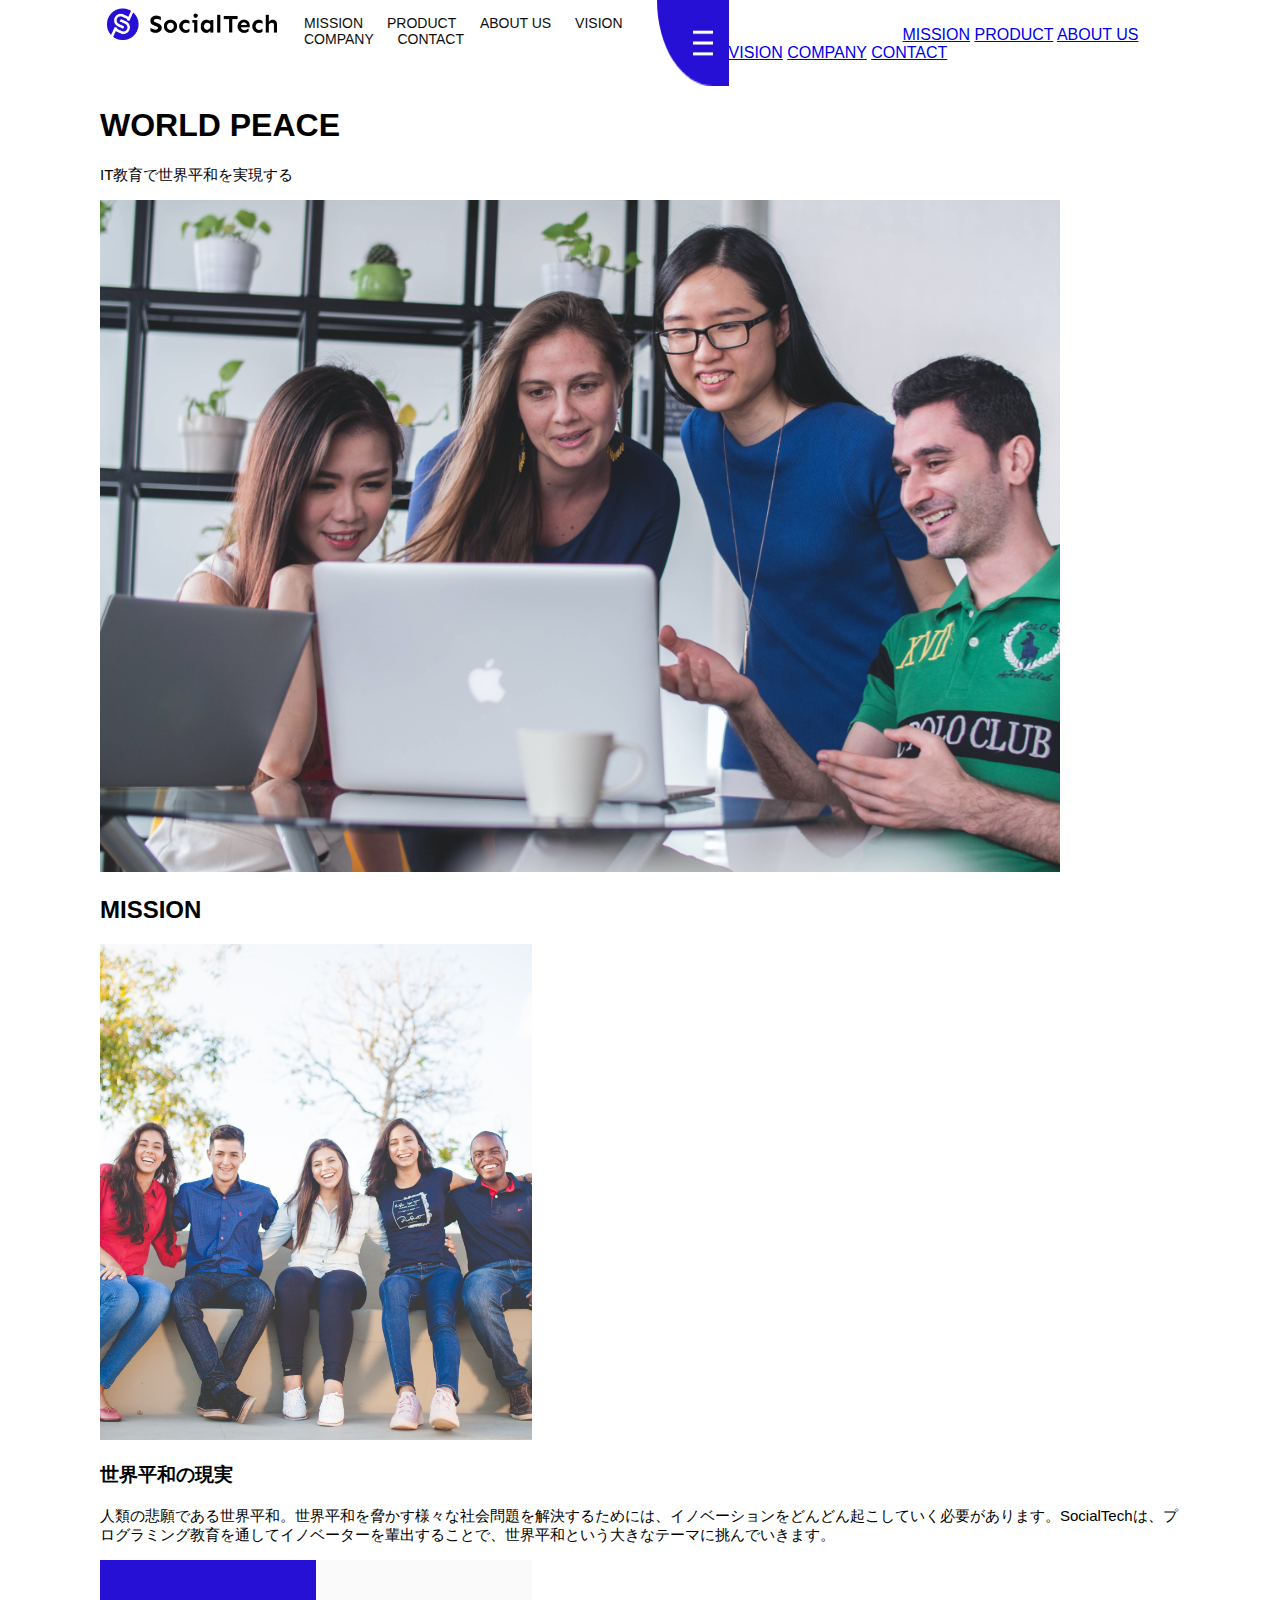
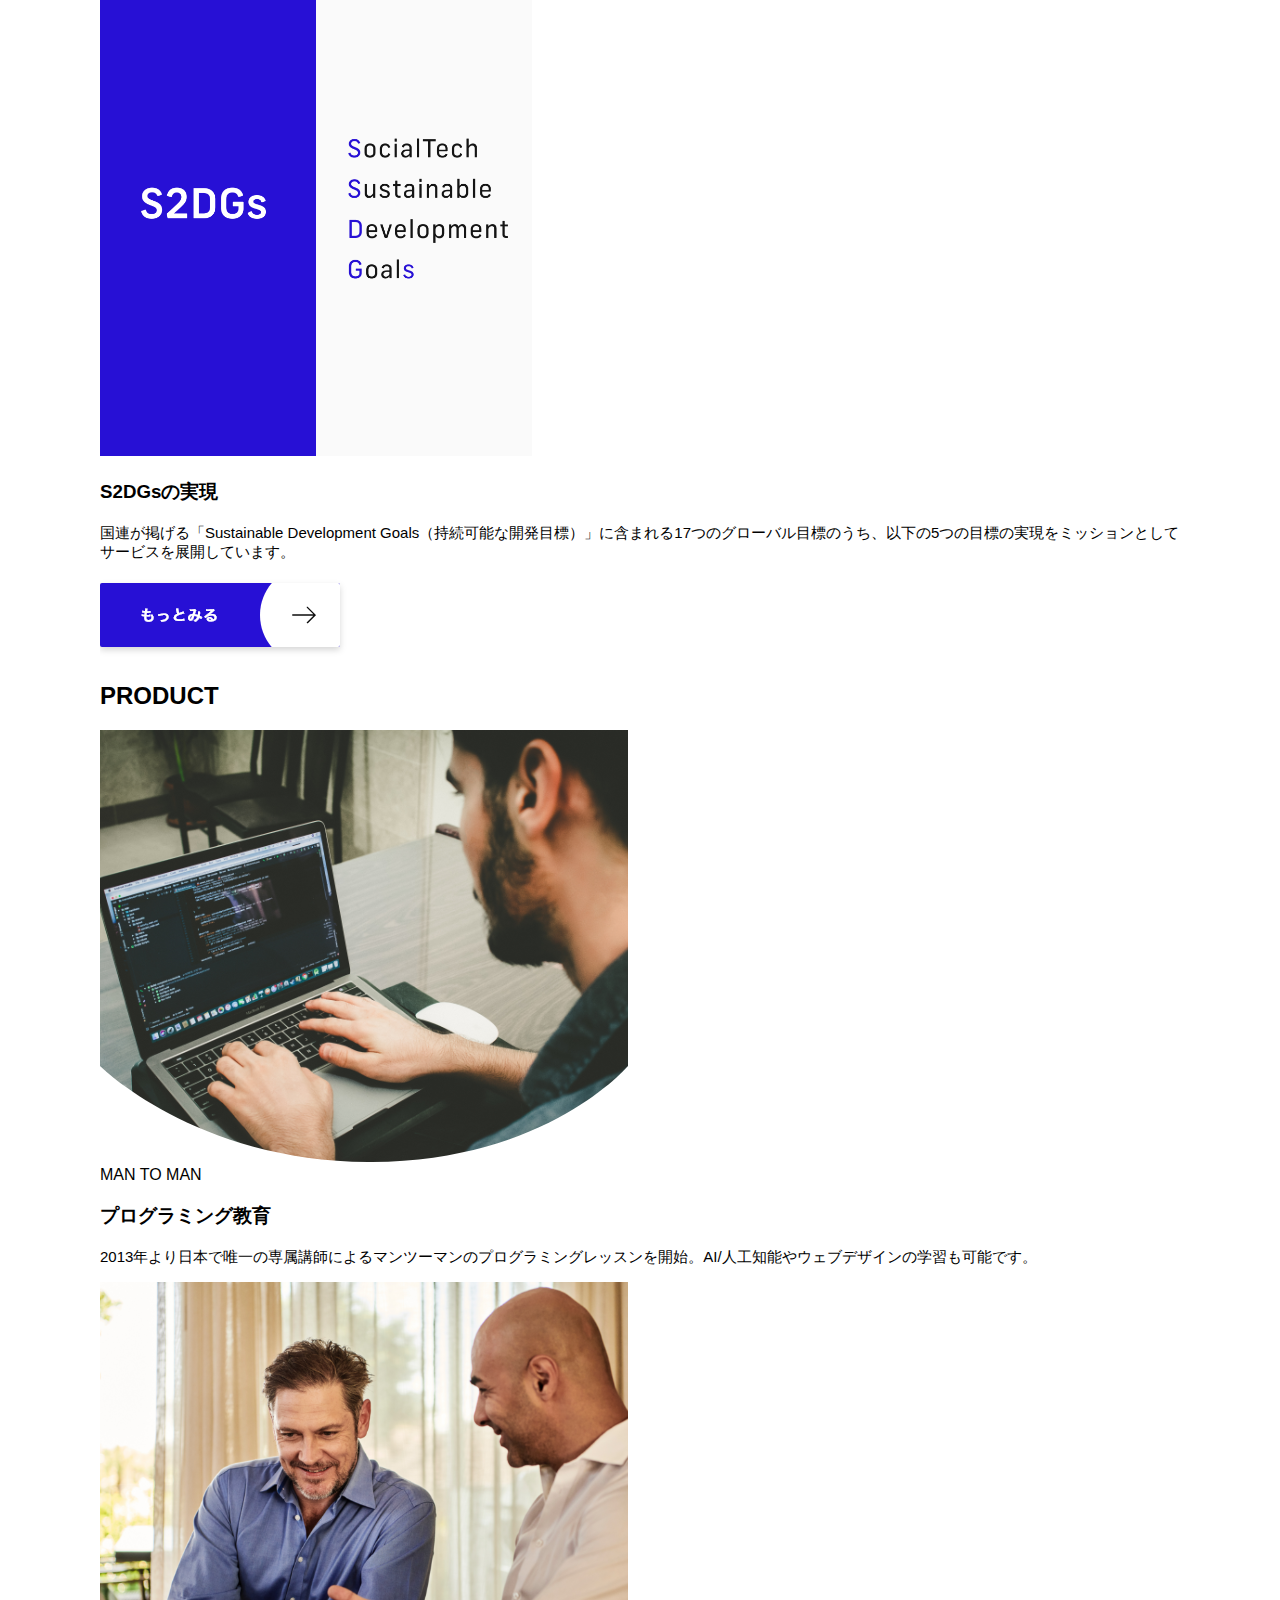
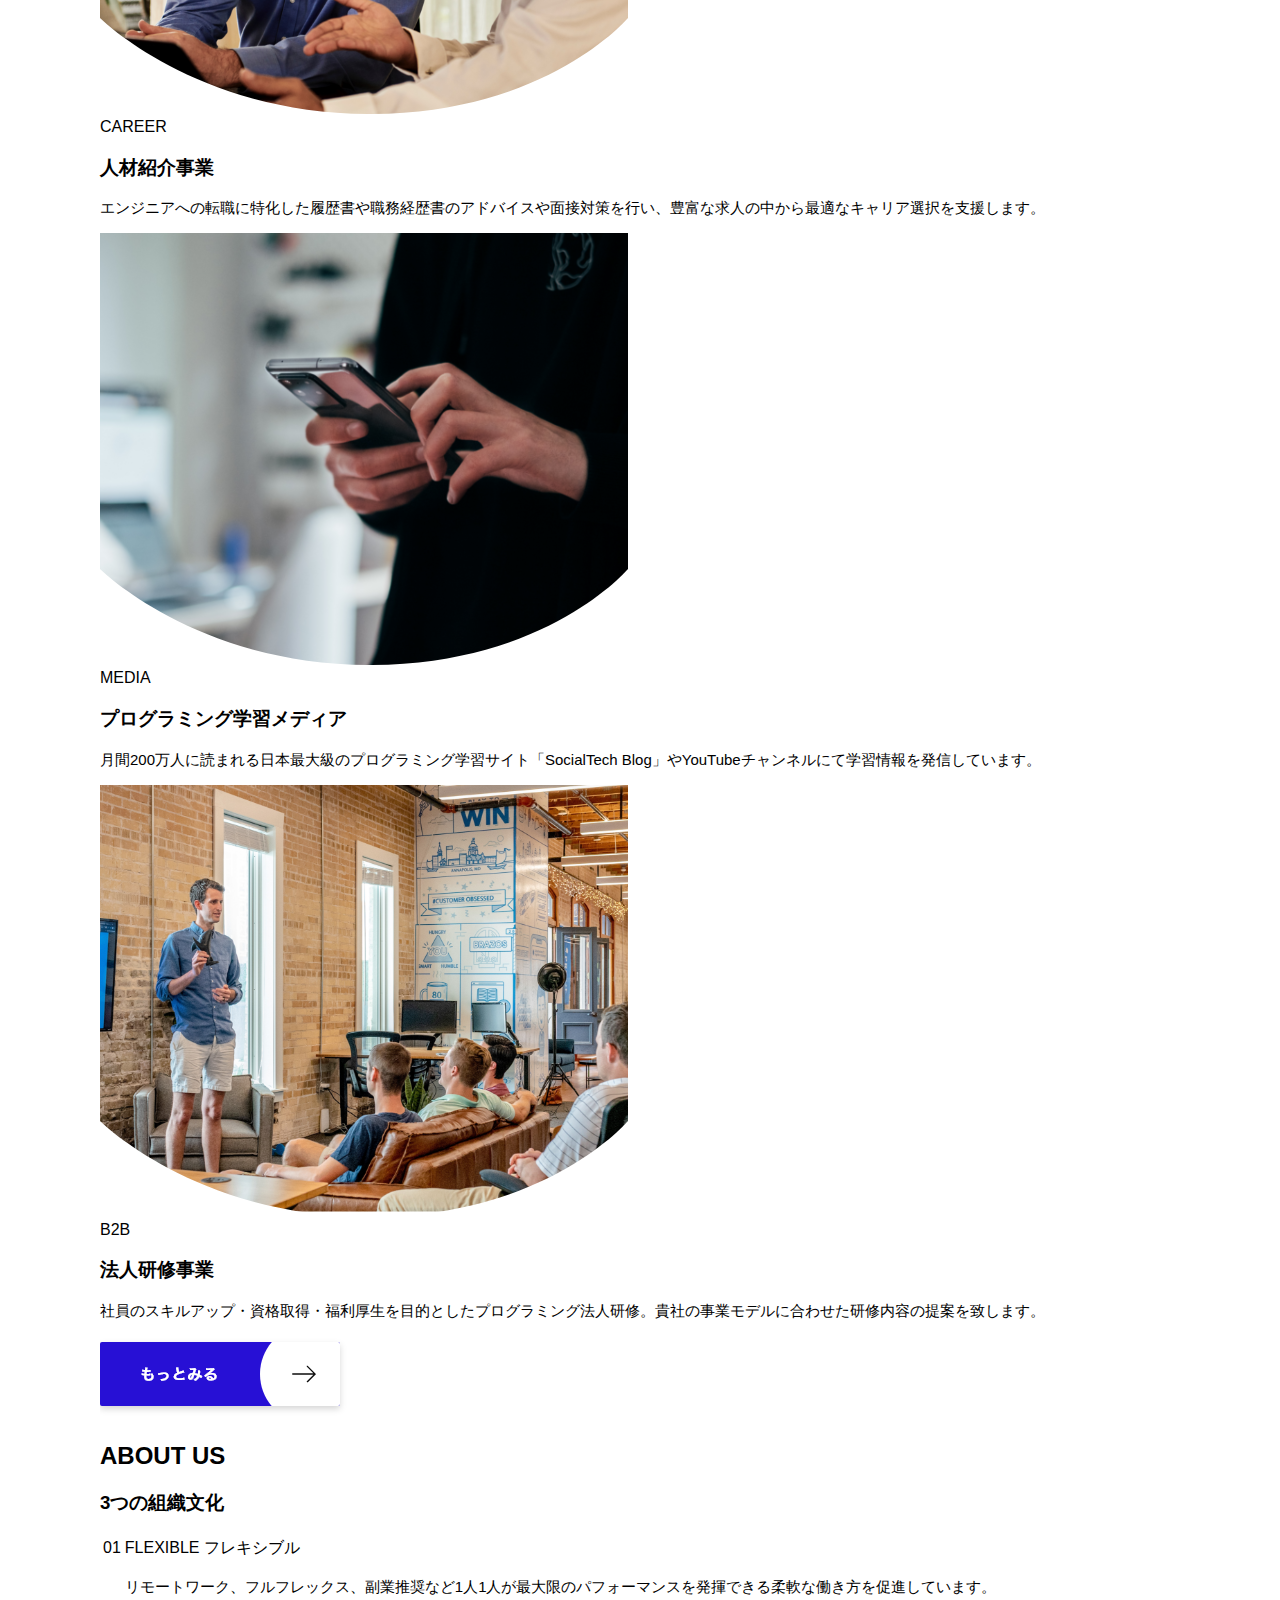
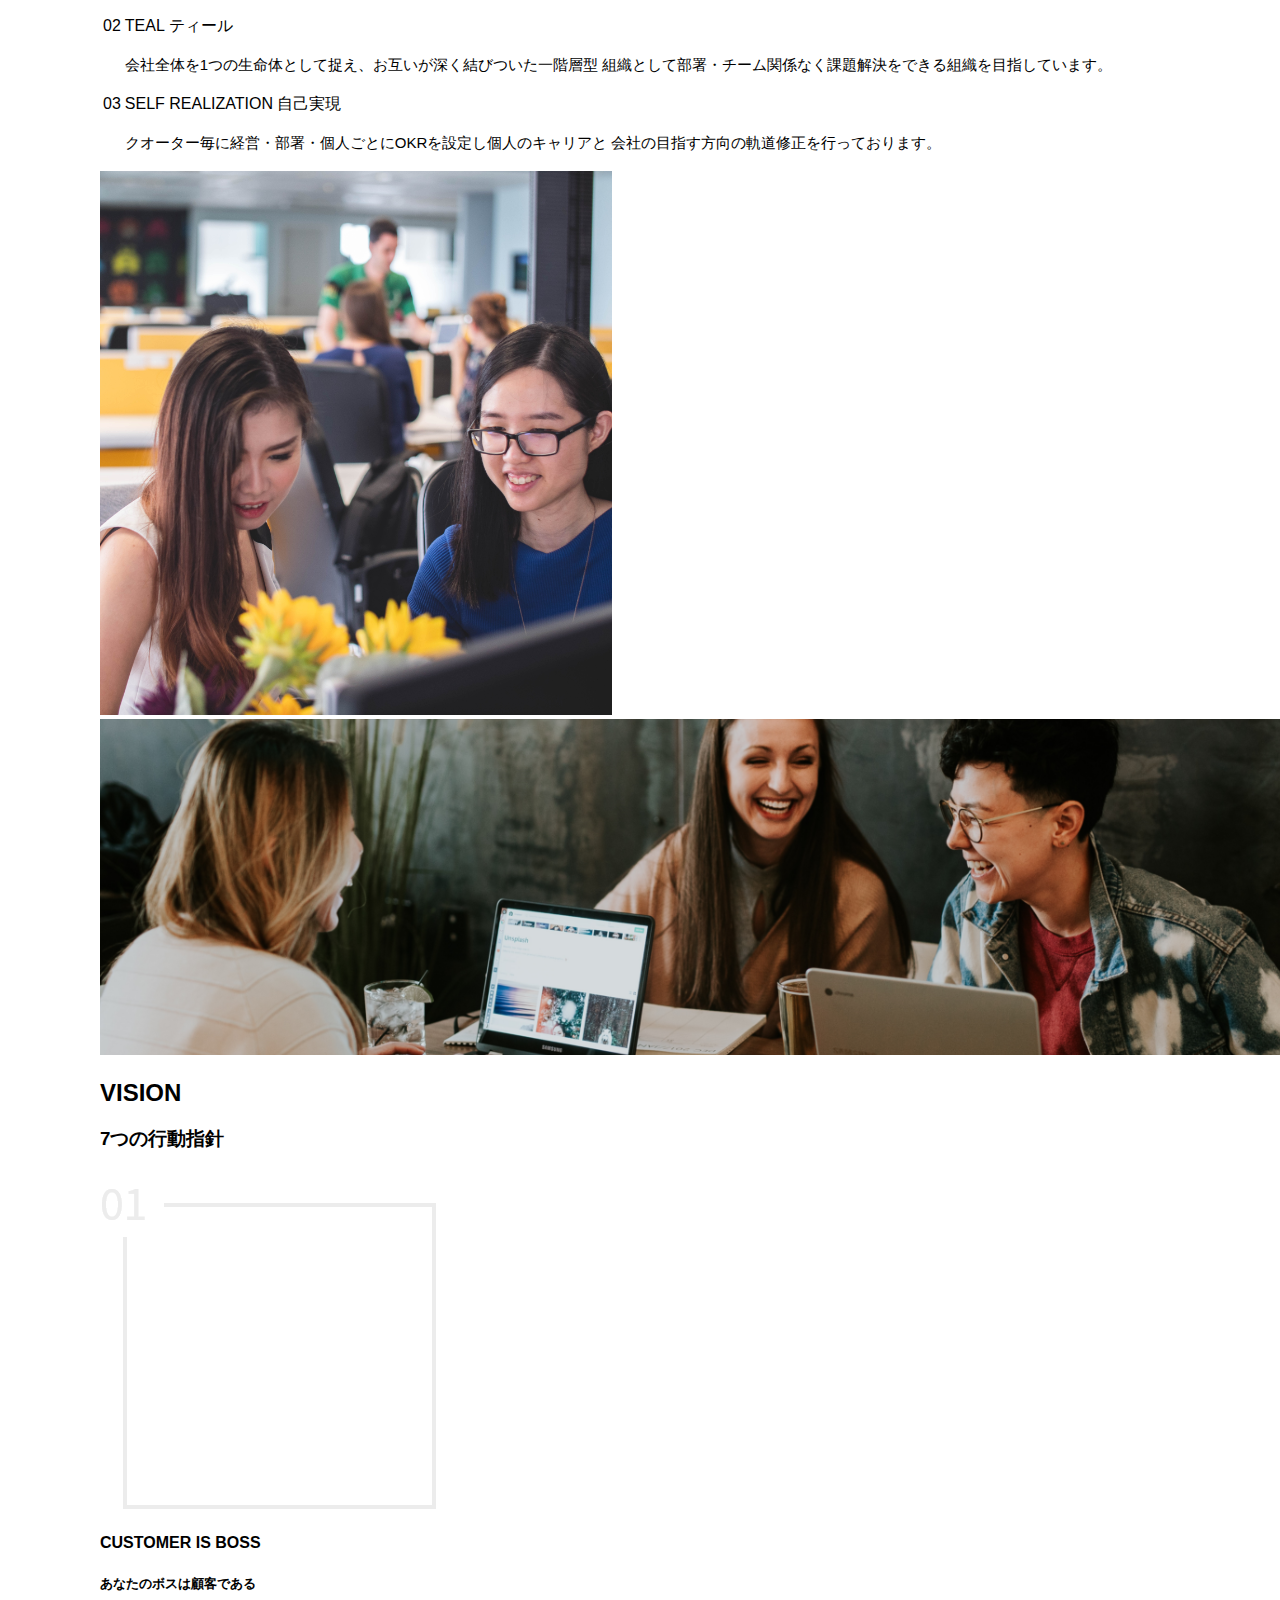
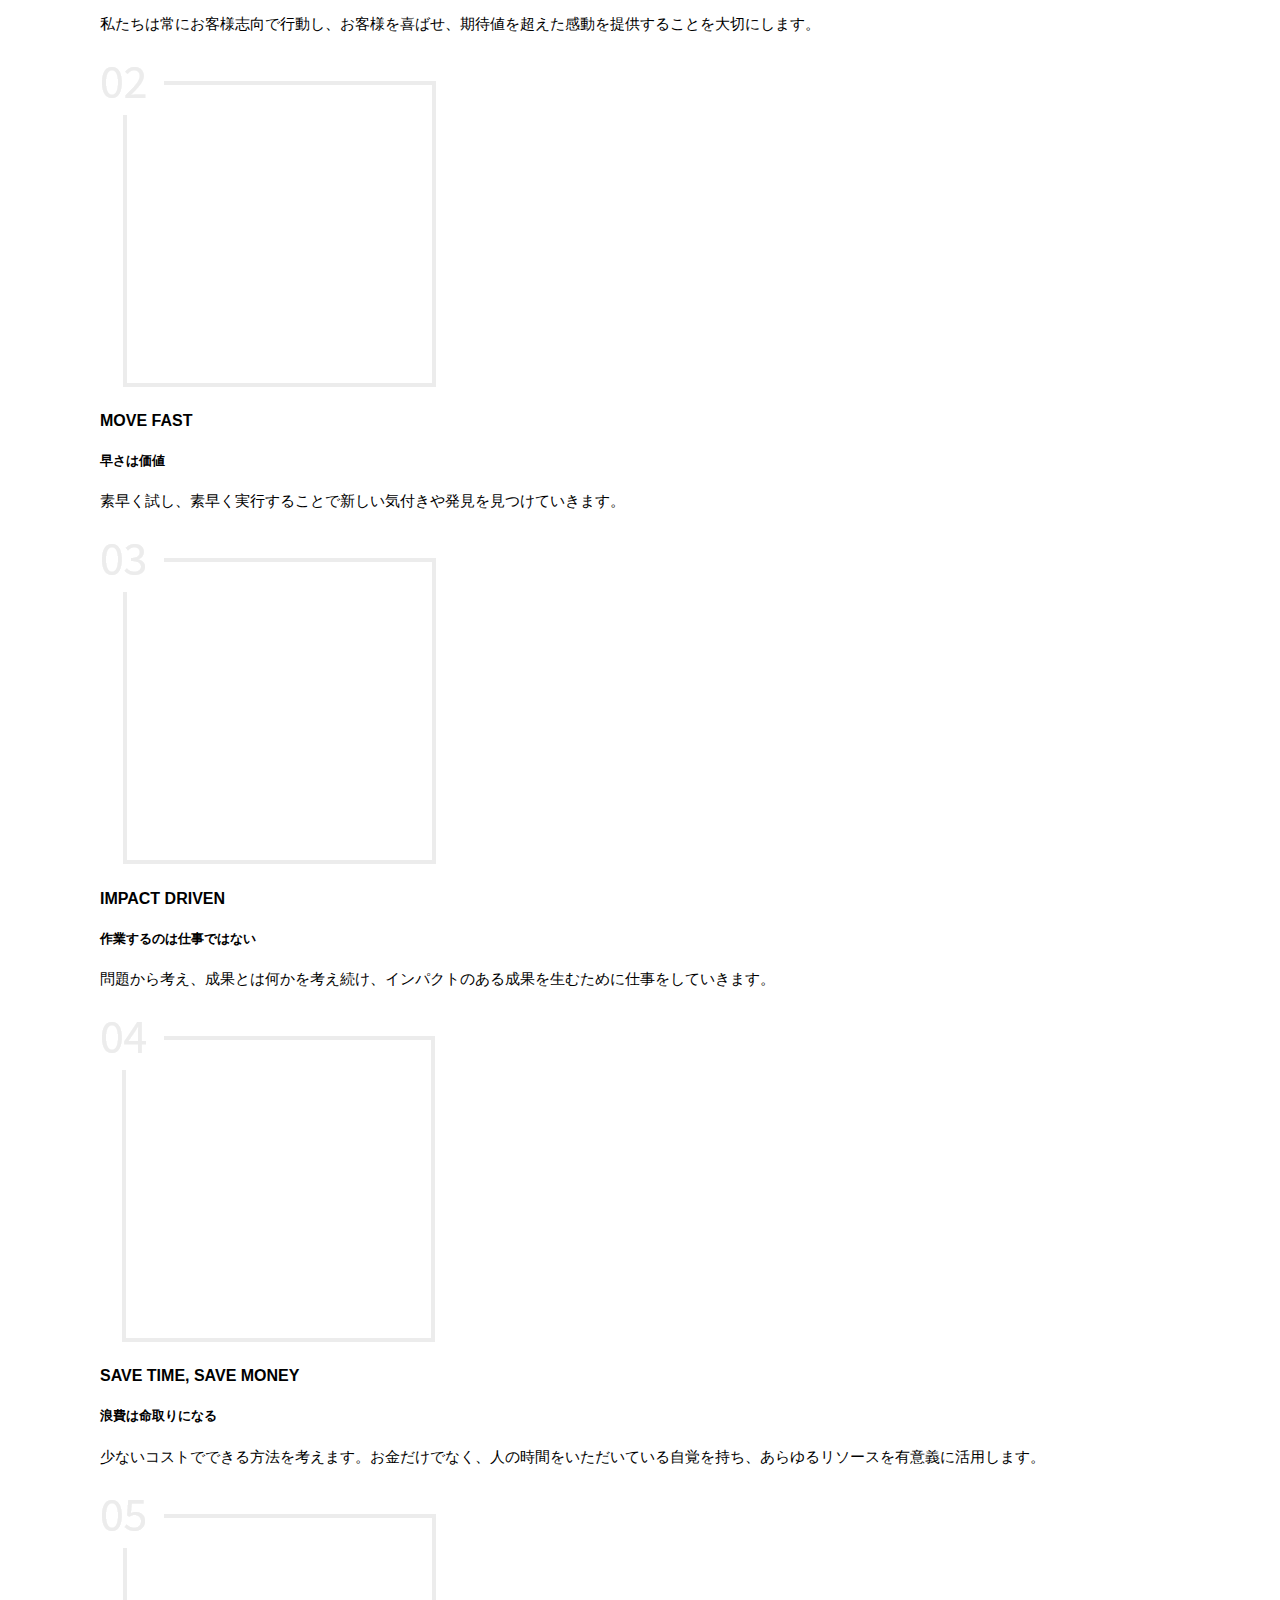
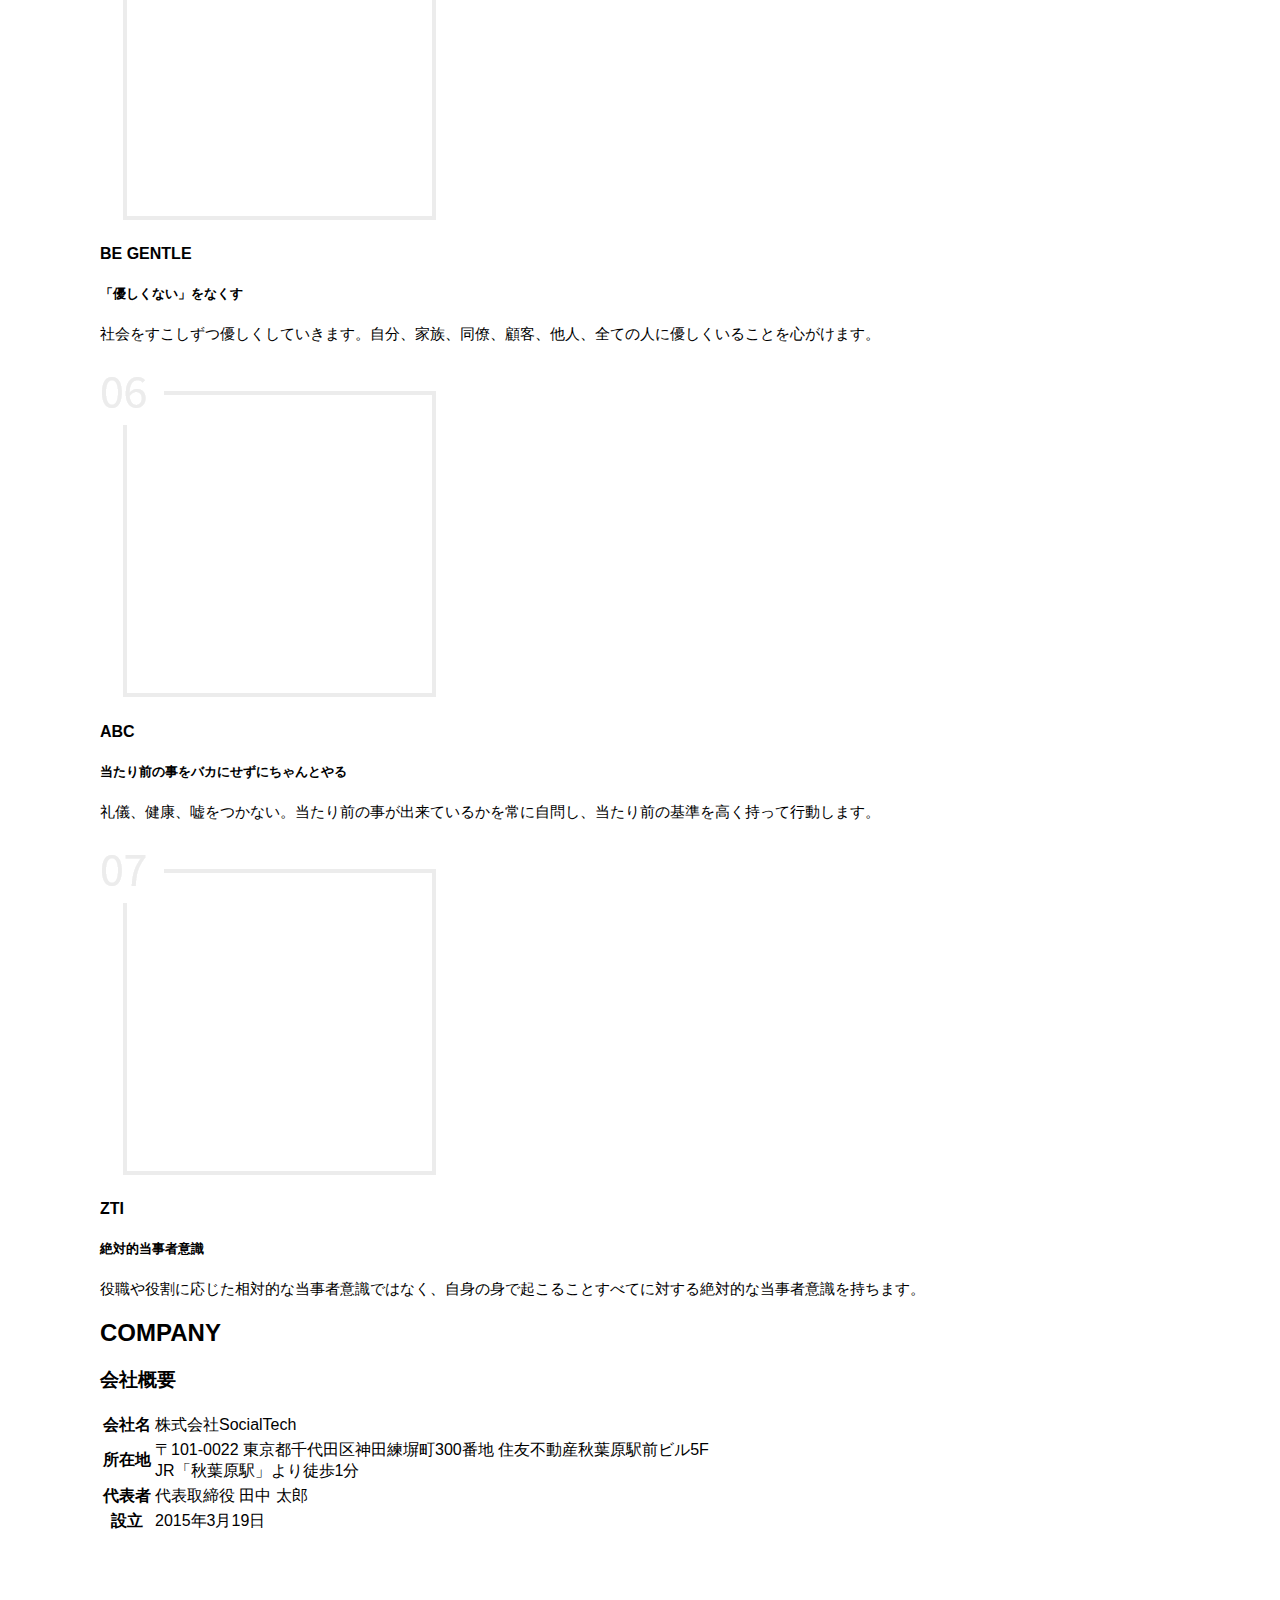
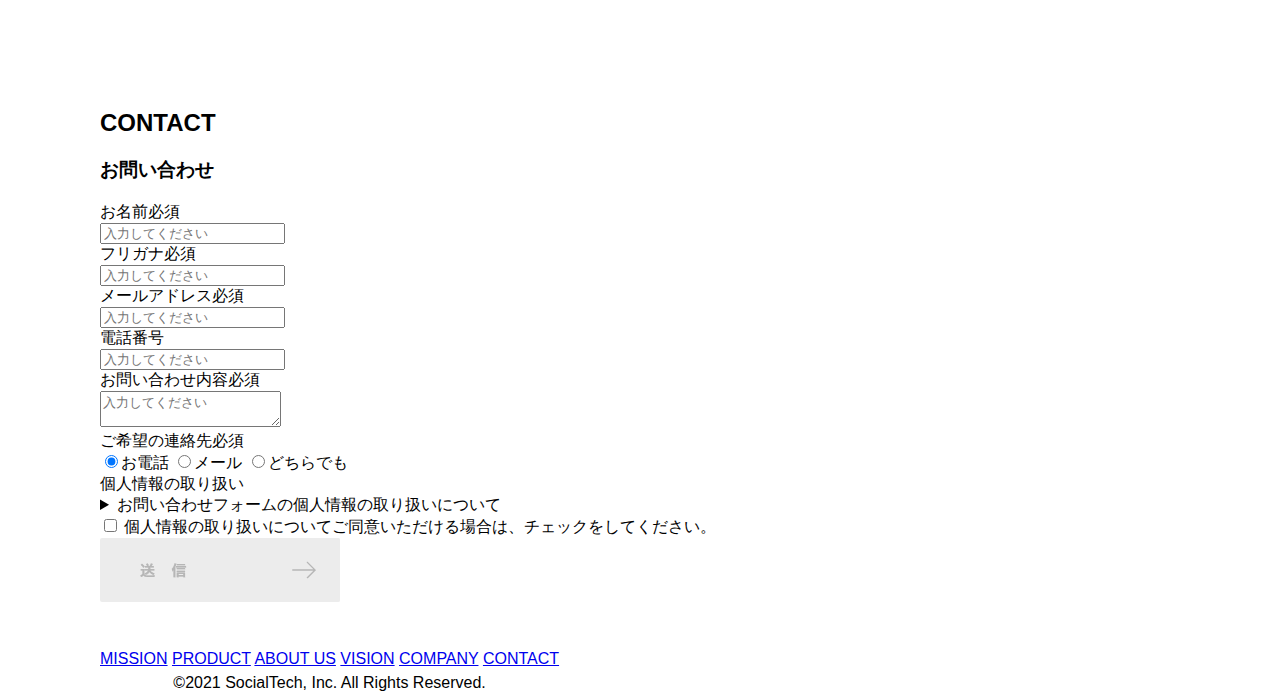
==== commit a3433aba: "Add files via upload" ====
--- a/socialtech/index.html
+++ b/socialtech/index.html
@@ -17,6 +17,29 @@
         <a href="index.html#vision">VISION</a>
         <a href="index.html#company">COMPANY</a>
         <a href="index.html#contact">CONTACT</a>
+      </nav> 
+      <!-- スマホ用メニューボタン -->
+      <img id="menu-sp" src="images/button-menu.png" alt="ナビゲーションを開く" onclick="document.getElementById('nav-sp').style.display = 'block'">
+      <!-- スマホ用ナビゲーション -->
+      <nav id="nav-sp">
+       <img id="close" src="images/button-close.png" alt="ナビゲーションを閉じる" onclick="document.getElementById('nav-sp').style.display = 'none'">
+       <a id="logo-sp" href="index.html" onclick="document.getElementById('nav-sp').style.display = 'none'"><img
+          src="images/logo-sp.png" alt="トップページに戻る"></a>
+       <a class="menu" href="mission.html" onclick="document.getElementById('nav-sp').style.display = 'none'">MISSION</a>
+       <a class="menu" href="product.html" onclick="document.getElementById('nav-sp').style.display = 'none'">PRODUCT</a>
+       <a class="menu" href="index.html#aboutus" onclick="document.getElementById('nav-sp').style.display = 'none'">ABOUT
+        US</a>
+       <a class="menu" href="index.html#vision"
+        onclick="document.getElementById('nav-sp').style.display = 'none'">VISION</a>
+       <a class="menu" href="index.html#company"
+        onclick="document.getElementById('nav-sp').style.display = 'none'">COMPANY</a>
+       <a class="menu" href="index.html#contact"
+        onclick="document.getElementById('nav-sp').style.display = 'none'">CONTACT</a>
+       <div id="sns">
+        <a href="https://www.facebook.com/sejuku2013"><img src="images/button-facebook.png" alt="Facebookのリンク"></a>
+        <a href="https://twitter.com/samuraijuku"><img src="images/button-twitter.png" alt="Twitterのリンク"></a>
+        <a href="https://www.youtube.com/channel/UCCFOQO5aDK0xXam4cUQXT8g"><img src="images/button-youtube.png" alt="YouTubeのリンク"></a>
+       </div>
       </nav>
     </header>
       <main>
@@ -251,7 +274,121 @@
            style="border:0;" allowfullscreen="" loading="lazy">
          </iframe>
         </section>
+        <section id="contact">
+          <h2 class="index-h2">CONTACT</h2>
+          <h3>お問い合わせ</h3>
+          <form>
+            <div>
+              <div class="contact-heading">
+                <label class="contact-label">お名前<span class="contact-span">必須</span></label>
+              </div>
+              <div>
+                <input type="text" name="name" placeholder="入力してください" class="contact-textbox">
+              </div>
+            </div>
+            <div>
+              <div class="contact-heading">
+                <label class="contact-label">フリガナ<span class="contact-span">必須</span></label>
+              </div>
+              <div>
+                <input type="text" name="hurigana" placeholder="入力してください" class="contact-textbox">
+              </div>
+            </div>
+            <div>
+              <div class="contact-heading">
+                <label class="contact-label">メールアドレス<span class="contact-span">必須</span></label>
+              </div>
+              <div>
+                <input type="text" name="email" placeholder="入力してください" class="contact-textbox">
+              </div>
+            </div>
+            <div>
+              <div class="contact-heading">
+                <label class="contact-label">電話番号</label>
+              </div>
+              <div>
+                <input type="text" name="tel" placeholder="入力してください" class="contact-textbox">
+              </div>
+            </div>
+            <div>
+              <div class="contact-heading">
+                <label class="contact-label">お問い合わせ内容<span class="contact-span">必須</span></label>
+              </div>
+              <div>
+                <textarea class="contact-textarea" placeholder="入力してください" name="message"></textarea>
+              </div>
+            </div>
+            <div>
+              <div class="contact-heading">
+                <label class="contact-label">ご希望の連絡先<span class="contact-span">必須</span></label>
+              </div>
+              <div>
+                <input class="radiobutton" type="radio" value="tel" name="contact" checked><label>お電話</label>
+                <input class="radiobutton" type="radio" value="mail" name="contact"><label>メール</label>
+                <input class="radiobutton" type="radio" value="both" name="contact"><label>どちらでも</label>
+              </div>
+            </div>
+            <div>
+              <div class="contact-heading">
+                <label class="contact-label">個人情報の取り扱い</label>
+              </div>
+              <div>
+                <details>
+                  <summary>お問い合わせフォームの個人情報の取り扱いについて</summary>
+                  <div>
+                    <span>１．組織の名称又は氏名</span><br>
+                    株式会社SocialTech<br><br>
+                    <span>２．個人情報保護管理者（若しくはその代理人）の氏名又は職名、所属及び連絡先
+                      鈴木 一郎 コーポレート部</span><br>
+                    メールアドレス：samurai@example.com<br>
+                    TEL：03-1234-5678<br>
+                    <span>３．個人情報の利用目的</span><br>
+                    ・本サービス及び本サービスに関連する情報の提供又はそれらに関する連絡のため<br>
+                    ・ユーザーの本人確認のため<br>
+                    ・当社サービスのご案内のため<br>
+                    ・当社の商品等の広告または宣伝（電子メールによるものを含むものとします。）<br><br>
+                    <span>４．個人情報の取り扱い業務の委託</span><br>
+                    個人情報の取扱業務の全部または一部を外部に業務委託する場合があります。<br>
+                    その際、弊社は、個人情報を適切に保護できる管理体制を敷き実行していることを条件として<br>
+                    委託先を厳選したうえで、機密保持契約を委託先と締結し、お客様の個人情報を厳密に管理させます。<br><br>
+                    <span>５．個人情報の開示等の請求</span><br>
+                    お客様は、弊社に対してご自身の個人情報の開示等（利用目的の通知、開示、内容の訂正・追加・削除、利用の停止または消去、第三者への提供の停止）に関して、当社問合わせ窓口に申し出ることができます。<br>
+                    その際、弊社はお客様ご本人を確認させていただいたうえで、合理的な期間内に対応いたします。<br><br>
+                    なお、個人情報に関する弊社問合わせ先は、次の通りです。<br><br>
+                    株式会社SocialTech　個人情報問合せ窓口<br>
+                    〒101-0022 東京都千代田区神田練塀町300番地 住友不動産秋葉原駅前ビル5F<br>
+                    メールアドレス：samurai@example.com　TEL：03-1234-5678<br><br>
+                    <span>６．個人情報を提供されることの任意性について</span><br><br>
+                    お客様がご自身の個人情報を弊社に提供されるか否かは、お客様のご判断によりますが、もしご提供されない場合には、適切なサービスが提供できない場合がありますので予めご了承ください。
+                  </div>
+                </details>
+                <input type="checkbox" name="agree">
+                <span>個人情報の取り扱いについてご同意いただける場合は、チェックをしてください。</span>
+              </div>
+            </div>
+            <input type="image" src="images/button-submit.png" alt="送信する">
+          </form>
+        </section>
        </article>
+       <footer>
+        <div id="footer-logo">
+          <img src="images/logo-sp.png" alt="SocialTech">
+        </div>
+        <div id="footer-link">
+          <a href="mission.html">MISSION</a>
+          <a href="product.html">PRODUCT</a>
+          <a href="index.html#aboutus">ABOUT US</a>
+          <a href="index.html#vision">VISION</a>
+          <a href="index.html#company">COMPANY</a>
+          <a href="index.html#contact">CONTACT</a>
+        </div>
+        <div id="sns-footer">
+          <a href="https://www.facebook.com/sejuku2013"><img src="images/button-facebook.png" alt="Facebookのリンク"></a>
+          <a href="https://twitter.com/samuraijuku"><img src="images/button-twitter.png" alt="Twitterのリンク"></a>
+          <a href="https://www.youtube.com/channel/UCCFOQO5aDK0xXam4cUQXT8g"><img src="images/button-youtube.png" alt="YouTubeのリンク"></a>
+          <span id="copyright">&copy;2021 SocialTech, Inc. All Rights Reserved. </span>
+        </div>
+      </footer>
      </main>
    </body>
    
--- a/socialtech/style.css
+++ b/socialtech/style.css
@@ -1,45 +1,51 @@
 body {
   font-family: "Source Sans Pro","Hiragino Kaku Gothic ProN", Meiryo, Arial, sans-serif;
-  max-width: 1080px;
-  min-width: 960px;
-  margin: 0 auto 0 auto;
 }
 
 p {
   font-size: 15px;
 }
 
-header {
+@media screen and (min-width: 768px) {
+  /* 横幅設定 */
+
+  body {
+    max-width: 1080px;
+    min-width: 960px;
+    margin: 0 auto 0 auto;
+  }
+
+ header {
   display: flex;
   justify-content: space-between;
-}
-#nav-pc {
+ }
+ #nav-pc {
   font-size: 14px;
   padding-top: 15px;
-}
-#nav-pc > a {
+ }
+ #nav-pc > a {
   text-decoration: none;
   margin-left: 20px;
-}
-#nav-pc > a:link {
+ }
+ #nav-pc > a:link {
   color: #0d0d0d;
-}
-#nav-pc > a:visited {
+ }
+ #nav-pc > a:visited {
   color: #0d0d0d;
-}
-#nav-pc > a:hover {
+ 
+ #nav-pc > a:hover {
   color: #0d0d0d;
   text-decoration: underline;
-}
-#nav-pc > a:active {
+ }
+ #nav-pc > a:active {
   color: #0d0d0d;
-}
-
-#main-visual {
+ }
+
+ #main-visual {
   position: relative;
   height: 400px;
-}
-#main-message {
+ }
+ #main-message {
   position: absolute;
   top: 0;
   left: 0;
@@ -50,84 +56,84 @@
   height: 100%;
   width: 100%;
   z-index: 11;
-}
-#main-message > h1 {
+ }
+ #main-message > h1 {
   font-size: 60px;
   font-weight: bold;
   margin: 100px 0 0 50px;
-}
-#main-message > p { 
+ }
+ #main-message > p { 
   font-size: 28px;
   margin: 0 0 0 50px;
-}
-#main-visual > img {
+ }
+ #main-visual > img {
   max-width: 620px;
   border-radius: 476px 0 0 0;
   position: absolute;
   top: 0;
   right: 0;
   z-index: 10;
-}
-
-h2 {
+ }
+
+ h2 {
   margin: 40px 0 0 0;
-}
-h2::after {
+ }
+ h2::after {
   content: url("images/line.png");
   margin-left: 10px;
-}
-h3 {
+ }
+ h3 {
   font-size: 27px;
-}
-#mission {
+ }
+ #mission {
   margin: 80px auto 80px auto;
   width: 100%;
-}
-#mission-flex {
-  width: 100%;
-  display: flex;
-}
-#mission-flex > div {
+ }
+ #mission-flex {
+  width: 100%;
+  display: flex;
+ }
+ #mission-flex > div {
   width: 50%;
   margin: 20px;
-}
-#mission-photo {
-  width: 100%;
-}
-#s2dgs {
+ }
+ #mission-photo {
+  width: 100%;
+ }
+ #s2dgs {
   margin-top: 50px;
   width: 100%;
-}
-
-#product {
+ }
+
+ #product {
   background-color: #fafafa;
   margin: 80px 0 80px 0;
   padding: 10px 40px 0px 40px;
-}
-#product > div {
+ }
+ #product > div {
   margin-top: 40px;
   display: flex;
-}
-#product-left {
+ }
+ #product-left {
   width: 50%;
   margin-right: 20px;
-}
-#product-right {
+ }
+ #product-right {
   width: 50%;
   margin-left: 20px;
   margin-top: 80px;
-}
-#product-left > div {
+ }
+ #product-left > div {
   position: relative;
   height: 480px;
   margin-right: 20px;
-}
-#product-right > div {
+ }
+ #product-right > div {
   position: relative;
   height: 480px;
   margin-left: 20px;
-}
-.product-explain {
+ }
+ .product-explain {
   background-color: #ffffff;
   position: absolute;
   left: 0;
@@ -135,122 +141,122 @@
   margin: 0 40px 0 40px;
   padding: 20px;
   box-shadow: 5px 5px 10px rgba(0, 0, 0, 0.05);
-}
-.product-explain > span {
+ }
+ .product-explain > span {
   color: #2710d5;
   font-weight: bold;
   font-size: 16px;
   margin: 0;
-}
-.product-explain > h3 {
+ }
+ .product-explain > h3 {
   font-size: 20px;
   margin: 5px 0 5px 0;
-}
-.product-explain > p {
+ }
+ .product-explain > p {
   font-size: 14px;
   margin: 0;
-}
-#product-more {
+ }
+ #product-more {
   margin: 0 auto -42px auto;
-}
-
-#aboutus {
+ }
+
+ #aboutus {
   margin: 80px auto 80px auto;
-}
-#aboutus > div {
-  display: flex;
-}
-.culture-img {
+ }
+ #aboutus > div {
+  display: flex;
+ }
+ .culture-img {
   width: 100%;
   align-self: flex-start;
-}
-.culture-img2 {
+ }
+ .culture-img2 {
   margin-top: 50px;
   width: 100%;
-}
-.culture-table {
+ }
+ .culture-table {
   margin-right: 50px;
-}
-.culture-num {
+ }
+ .culture-num {
   font-size: 80px;
   color: #2710d5;
   margin: 0 20px 0 0;
-}
-.culture-en {
+ }
+ .culture-en {
   color: #2710d5;
   font-weight: bold;
   font-size: 24px;
   display: block;
-}
-.culture-jp {
+ }
+ .culture-jp {
   font-size: 28px;
   font-weight: bold;
-}
-.culture-description {
+ }
+ .culture-description {
   margin: 0;
-}
-
-#vision {
+ }
+
+ #vision {
   margin: 80px auto 80px auto;
-}
-#vision > div {
+ }
+ #vision > div {
   width: 100%;
   display: flex;
   justify-content: space-between;
   flex-wrap: wrap;
-}
-.vision-box {
+ }
+ .vision-box {
   width: 300px;
   height: 300px;
   margin-bottom: 30px;
   position: relative;
-}
-.vision-box > img {
+ }
+ .vision-box > img {
   width: 100%;
   height: auto;
   position: absolute;
   top: 0;
   left: 0;
   z-index: 30;
-}
-.vision-box > span {
+ }
+ .vision-box > span {
   position: absolute;
   top: 0;
   left: 0;
   z-index: 31;
   margin-right: 20px;
-}
-.vision-box > span > h4 {
+ }
+ .vision-box > span > h4 {
   color: #2710d5;
   font-size: 19px;
   margin: 80px 0 0 0;
-}
-.vision-box > span > h4::first-letter {
+ }
+ .vision-box > span > h4::first-letter {
   font-size: 40px;
-}
-.vision-box > span > h5 {
+ }
+ .vision-box > span > h5 {
   font-size: 20px;
   margin: 0 0 0 0;
-}
-.vision-box > span > p {
+ }
+ .vision-box > span > p {
   margin: 10px 0 0 0;
-}
-
-#company {
+ }
+
+ #company {
   margin: 80px auto 80px auto;
-}
-#company-table {
-  width: 100%;
-}
-.tableheader {
+ }
+ #company-table {
+  width: 100%;
+ }
+ .tableheader {
   text-align: left;
   padding: 20px;
   border-bottom-color: #2710d5;
   border-bottom-width: 1px;
   border-bottom-style: solid;
   width: 100px;
-}
-.tableheader-first {
+ }
+ .tableheader-first {
   text-align: left;
   padding: 20px;
   border-bottom-color: #2710d5;
@@ -260,14 +266,14 @@
   border-top-width: 1px;
   border-top-style: solid;
   width: 100px;
-}
-.cell {
+ }
+ .cell {
   padding: 30px;
   border-bottom-color: #ececec;
   border-bottom-width: 1px;
   border-bottom-style: solid;
-}
-.cell-first {
+ }
+ .cell-first {
   padding: 30px;
   border-bottom-color: #ececec;
   border-bottom-width: 1px;
@@ -275,9 +281,135 @@
   border-top-color: #ececec;
   border-top-width: 1px;
   border-top-style: solid;
-}
-#company > iframe {
+ }
+ #company > iframe {
   width: 100%;
   height: 368px;
   margin-top: 40px;
+ }
+
+ #contact {
+  margin: 80px auto 80px auto;
+ }
+ #contact > form > div {
+  display: flex;
+  flex-direction: row;
+  flex-wrap: wrap;
+  padding-bottom: 30px;
+ }
+ .contact-heading {
+  width: 240px;
+  align-self: center;
+ } 
+ .contact-label {
+  font-weight: bold;
+ }
+ .contact-span {
+  color: #ce2222;
+  margin: 0 0 0 20px;
+  font-weight: bold;
+ }
+ .contact-textbox {
+  border-top: 0;
+  border-left: 0;
+  border-right: 0;
+  border-bottom-width: 1px;
+  border-bottom-color: #707070;
+  border-bottom-style: solid;
+  background-color: #fafafa;
+  width: 400px;
+  height: 56px;
+ }
+ .contact-textarea {
+  border-top: 0;
+  border-left: 0;
+  border-right: 0;
+  border-bottom-width: 1px;
+  border-bottom-color: #707070;
+  border-bottom-style: solid;
+  background-color: #fafafa;
+  width: 400px;
+  height: 200px;
+ }
+ details {
+  width: 700px;
+ }
+ details > div {
+  background-color: #fafafa;
+  padding: 20px;
+ } 
+ details > div > span {
+  font-weight: bold;
+ }
+
+ footer {
+  background-color: #0d0d0d;
+  text-align: center;
+  padding: 80px 80px 30px 80px;
+ }
+ #footer-logo {
+  margin-bottom: 30px;
+ }
+ #footer-link {
+  margin-bottom: 50px;
+ }
+ #footer-link > a {
+  text-decoration: none;
+  margin: 10px;
+ }
+ #footer-link > a:link {
+  color: #ffffff;
+ }
+ #footer-link > a:visited {
+  color: #ffffff;
+ }
+ #footer-link > a:hover {
+  color: #ffffff;
+  text-decoration: underline;
+ }
+ #footer-link > a:active {
+  color: #ffffff;
+ }
+ #sns-footer {
+  text-align: left;
+  width: 100%;
+ }
+ #sns-footer > a {
+  margin-right: 30px;
+ }
+ #copyright {
+  color: #ffffff;
+  float: right;
+ }
+}
+
+/*====================
+  スマートフォン用のスタイル
+  =====================*/
+  @media screen and (max-width: 767px) {
+    body {
+      min-width: 375px;
+      margin: 0;
+    }
+    /* PC用ナビゲーション非表示 */
+    #nav-pc {
+      display: none;
+    }
+    /* ハンバーガーメニュー */
+    #menu-sp {
+      float: right;
+      padding: 0;
+    }
+     /* スマホ用ナビゲーションの表示切替 */
+   /* 初期状態、レイアウトと非表示設定 */
+   #nav-sp {
+    background-color: #2710d5;
+    position: absolute;
+    left: 0;
+    top: 0;
+    height: 100%;
+    width: 100%;
+    display: none;
+    z-index: 100;
+  }
 }